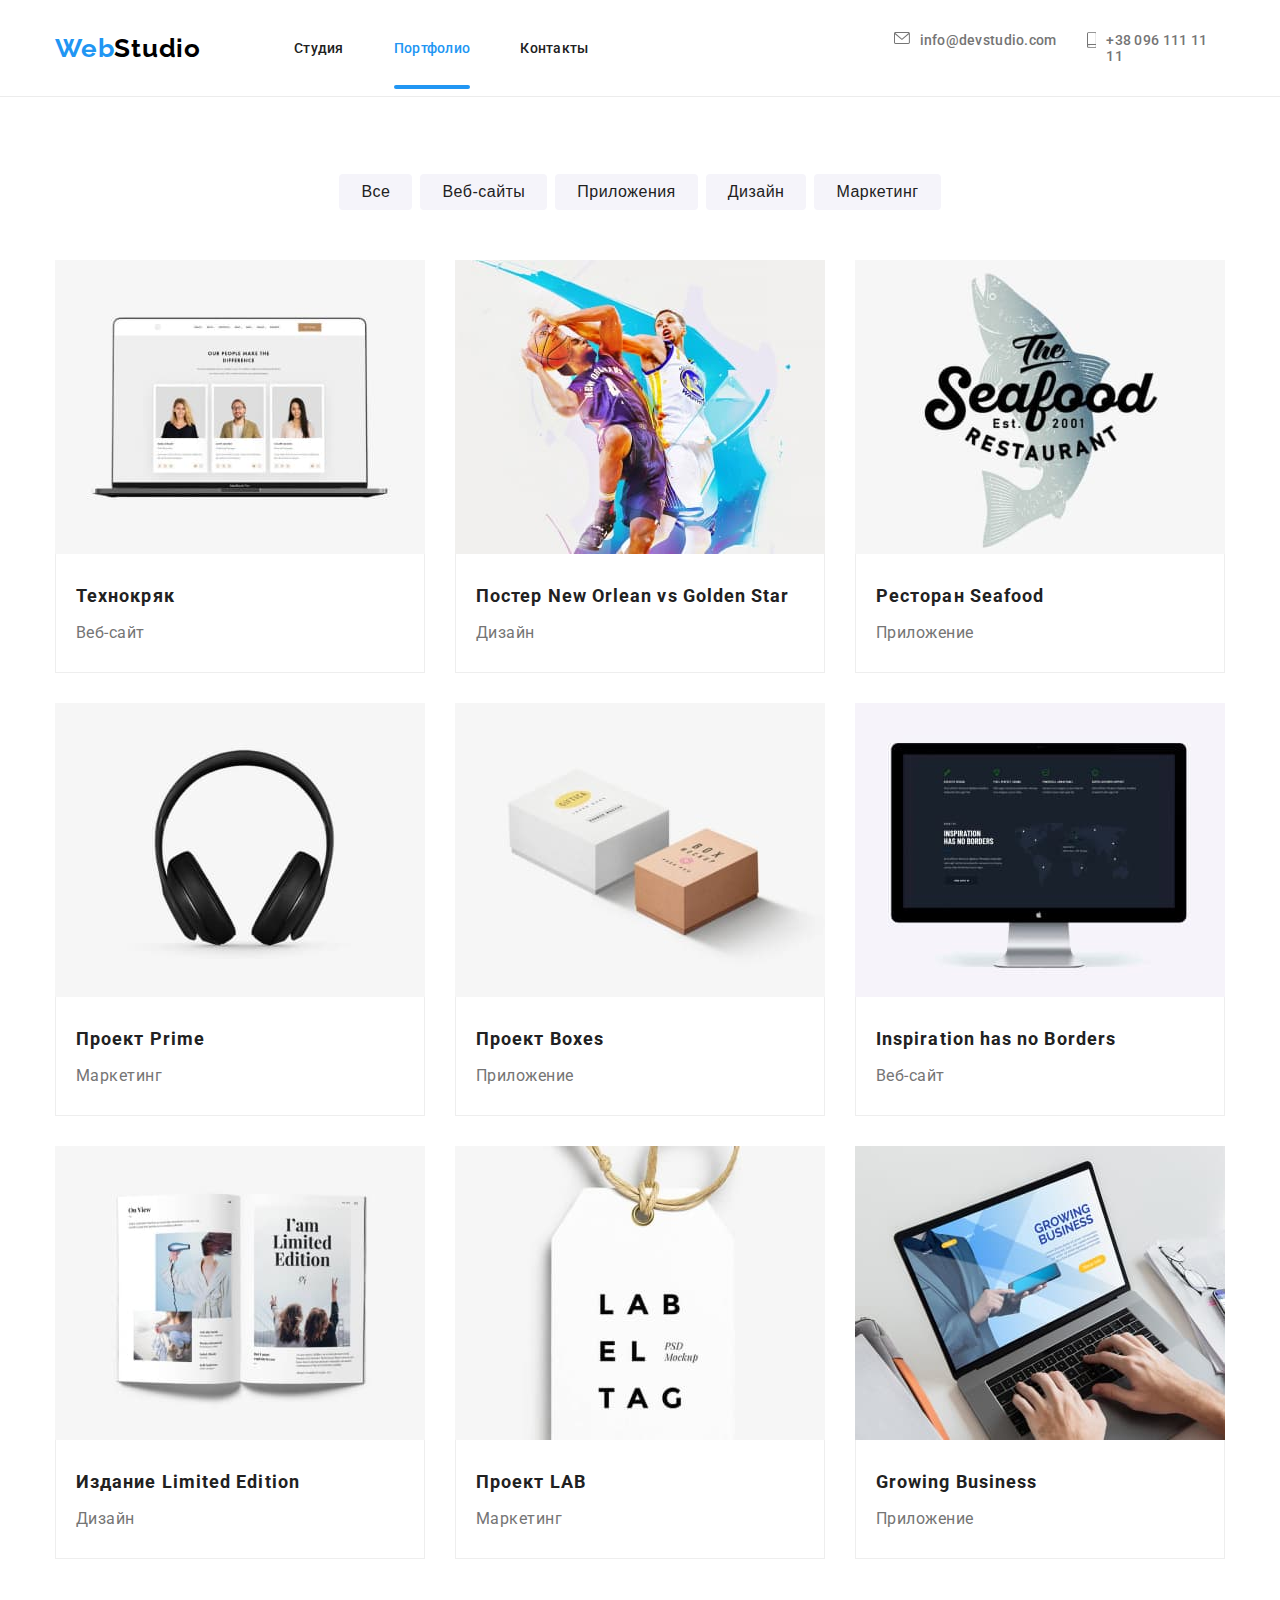
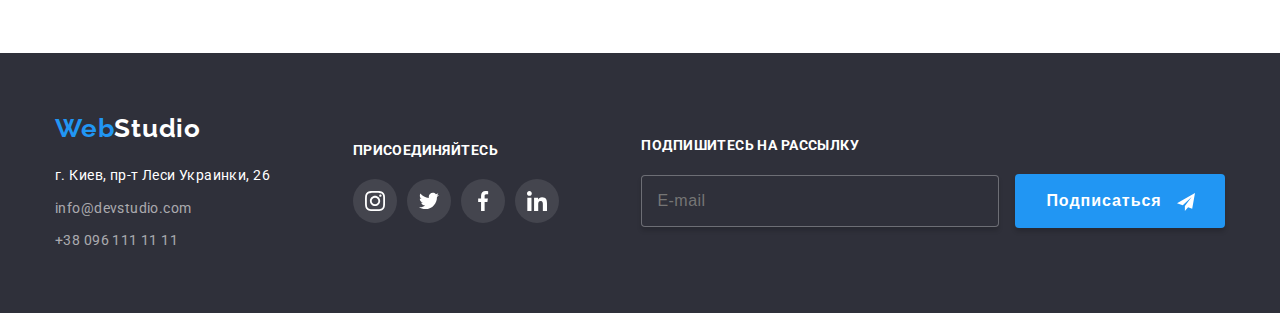
==== portfolio.html @ 715642d7 "copied hw7" ====
<!DOCTYPE html>
<html lang="en">
  <head>
    <!-- meta data -->
    <meta charset="UTF-8" />
    <meta name="viewport" content="width=device-width, initial-scale=1.0" />
    <title>WebStudio</title>

    <!-- fonts -->
    <link rel="preconnect" href="https://fonts.googleapis.com" />
    <link rel="preconnect" href="https://fonts.gstatic.com" crossorigin />
    <link
      href="https://fonts.googleapis.com/css2?family=Raleway:wght@700&family=Roboto:wght@400;500;700;900&display=swap"
      rel="stylesheet"
    />

    <!-- modern normalize -->
    <link
      rel="stylesheet"
      href="https://cdnjs.cloudflare.com/ajax/libs/modern-normalize/1.1.0/modern-normalize.min.css"
      integrity="sha512-wpPYUAdjBVSE4KJnH1VR1HeZfpl1ub8YT/NKx4PuQ5NmX2tKuGu6U/JRp5y+Y8XG2tV+wKQpNHVUX03MfMFn9Q=="
      crossorigin="anonymous"
      referrerpolicy="no-referrer"
    />

    <!-- css styles -->
    <link rel="stylesheet" href="./css/main.min.css" />
  </head>

  <body>
    <header class="headpiece">
      <div class="container">
        <a href="./index.html" class="logo logo__header">
          <span class="logo__web">Web</span>Studio</a
        >

        <nav>
          <ul class="site-nav">
            <li class="site-nav__item">
              <a class="site-nav__link" href="./index.html">Студия</a>
            </li>
            <li class="site-nav__item">
              <a class="site-nav__link site-nav__link--active" href="./portfolio.html">Портфолио</a>
            </li>
            <li class="site-nav__item">
              <a class="site-nav__link" href="">Контакты</a>
            </li>
          </ul>
        </nav>

        <ul class="contacts">
          <li class="contacts__item">
            <a class="contacts__link" href="mailto:info@devstudio.com"
              ><svg width="16" height="12" class="contacts__icon">
                <use href="./images/icon-sprite.svg#icon-mail" />
              </svg>
              info@devstudio.com</a
            >
          </li>
          <li class="contacts__item">
            <a class="contacts__link" href="tel:+380961111111"
              ><svg width="10" height="16" class="contacts__icon">
                <use href="./images/icon-sprite.svg#icon-tel" />
              </svg>
              +38 096 111 11 11</a
            >
          </li>
        </ul>
      </div>
    </header>

    <!-- Our Portfolio -->

    <main class="container--padding-top">
      <div class="container section">
        <section class="portfolio">
          <h1 class="portfolio__title visually-hidden">Наше Портфолио</h1>
          <ul class="filters">
            <li class="filters__item">
              <button class="filters__button" type="button">Все</button>
            </li>
            <li class="filters__item">
              <button class="filters__button" type="button">Веб-сайты</button>
            </li>
            <li class="filters__item">
              <button class="filters__button" type="button">Приложения</button>
            </li>
            <li class="filters__item">
              <button class="filters__button" type="button">Дизайн</button>
            </li>
            <li class="filters__item">
              <button class="filters__button" type="button">Маркетинг</button>
            </li>
          </ul>

          <ul class="portfolio__projects">
            <li class="project">
              <article>
                <a class="project__link" href="">
                  <div class="project__thumb">
                    <img
                      src="./images/portfolio-images/imgrow1.1.jpg"
                      alt=""
                      width="370"
                      height="294"
                    />
                    <div class="project__bg">
                      <p class="project__description">
                        Технокряк это современная площадка распространения коронавируса. Компании
                        используют эту платформу для цифрового шпионажа и атак на защищённые сервера
                        конкурентов.
                      </p>
                    </div>
                  </div>
                  <div class="project__bot-border">
                    <h2 class="project__title">Технокряк</h2>
                    <p class="project__type">Веб-сайт</p>
                  </div>
                </a>
              </article>
            </li>
            <li class="project">
              <article>
                <a class="project__link" href="">
                  <div class="project__thumb">
                    <img
                      src="./images/portfolio-images/imgrow1.2.jpg"
                      alt=""
                      width="370"
                      height="294"
                    />
                    <div class="project__bg">
                      <p class="project__description">
                        Технокряк это современная площадка распространения коронавируса. Компании
                        используют эту платформу для цифрового шпионажа и атак на защищённые сервера
                        конкурентов.
                      </p>
                    </div>
                  </div>
                  <div class="project__bot-border">
                    <h2 class="project__title">Постер New Orlean vs Golden Star</h2>
                    <p class="project__type">Дизайн</p>
                  </div>
                </a>
              </article>
            </li>
            <li class="project">
              <article>
                <a class="project__link" href="">
                  <div class="project__thumb">
                    <img
                      src="./images/portfolio-images/imgrow1.3.jpg"
                      alt=""
                      width="370"
                      height="294"
                    />
                    <div class="project__bg">
                      <p class="project__description">
                        Технокряк это современная площадка распространения коронавируса. Компании
                        используют эту платформу для цифрового шпионажа и атак на защищённые сервера
                        конкурентов.
                      </p>
                    </div>
                  </div>
                  <div class="project__bot-border">
                    <h2 class="project__title">Ресторан Seafood</h2>
                    <p class="project__type">Приложение</p>
                  </div>
                </a>
              </article>
            </li>
            <li class="project">
              <article>
                <a class="project__link" href="">
                  <div class="project__thumb">
                    <img
                      src="./images/portfolio-images/imgrow2.1.jpg"
                      alt=""
                      width="370"
                      height="294"
                    />
                    <div class="project__bg">
                      <p class="project__description">
                        Технокряк это современная площадка распространения коронавируса. Компании
                        используют эту платформу для цифрового шпионажа и атак на защищённые сервера
                        конкурентов.
                      </p>
                    </div>
                  </div>
                  <div class="project__bot-border">
                    <h2 class="project__title">Проект Prime</h2>
                    <p class="project__type">Маркетинг</p>
                  </div>
                </a>
              </article>
            </li>
            <li class="project">
              <article>
                <a class="project__link" href="">
                  <div class="project__thumb">
                    <img
                      src="./images/portfolio-images/imgrow2.2.jpg"
                      alt=""
                      width="370"
                      height="294"
                    />
                    <div class="project__bg">
                      <p class="project__description">
                        Технокряк это современная площадка распространения коронавируса. Компании
                        используют эту платформу для цифрового шпионажа и атак на защищённые сервера
                        конкурентов.
                      </p>
                    </div>
                  </div>
                  <div class="project__bot-border">
                    <h2 class="project__title">Проект Boxes</h2>
                    <p class="project__type">Приложение</p>
                  </div>
                </a>
              </article>
            </li>
            <li class="project">
              <article>
                <a class="project__link" href="">
                  <div class="project__thumb">
                    <img
                      src="./images/portfolio-images/imgrow2.3.jpg"
                      alt=""
                      width="370"
                      height="294"
                    />
                    <div class="project__bg">
                      <p class="project__description">
                        Технокряк это современная площадка распространения коронавируса. Компании
                        используют эту платформу для цифрового шпионажа и атак на защищённые сервера
                        конкурентов.
                      </p>
                    </div>
                  </div>
                  <div class="project__bot-border">
                    <h2 class="project__title">Inspiration has no Borders</h2>
                    <p class="project__type">Веб-сайт</p>
                  </div>
                </a>
              </article>
            </li>
            <li class="project">
              <article>
                <a class="project__link" href="">
                  <div class="project__thumb">
                    <img
                      src="./images/portfolio-images/imgrow3.1.jpg"
                      alt=""
                      width="370"
                      height="294"
                    />
                    <div class="project__bg">
                      <p class="project__description">
                        Технокряк это современная площадка распространения коронавируса. Компании
                        используют эту платформу для цифрового шпионажа и атак на защищённые сервера
                        конкурентов.
                      </p>
                    </div>
                  </div>
                  <div class="project__bot-border">
                    <h2 class="project__title">Издание Limited Edition</h2>
                    <p class="project__type">Дизайн</p>
                  </div>
                </a>
              </article>
            </li>
            <li class="project">
              <article>
                <a class="project__link" href="">
                  <div class="project__thumb">
                    <img
                      src="./images/portfolio-images/imgrow3.2.jpg"
                      alt=""
                      width="370"
                      height="294"
                    />
                    <div class="project__bg">
                      <p class="project__description">
                        Технокряк это современная площадка распространения коронавируса. Компании
                        используют эту платформу для цифрового шпионажа и атак на защищённые сервера
                        конкурентов.
                      </p>
                    </div>
                  </div>
                  <div class="project__bot-border">
                    <h2 class="project__title">Проект LAB</h2>
                    <p class="project__type">Маркетинг</p>
                  </div>
                </a>
              </article>
            </li>
            <li class="project">
              <article>
                <a class="project__link" href="">
                  <div class="project__thumb">
                    <img
                      src="./images/portfolio-images/imgrow3.3.jpg"
                      alt=""
                      width="370"
                      height="294"
                    />
                    <div class="project__bg">
                      <p class="project__description">
                        Технокряк это современная площадка распространения коронавируса. Компании
                        используют эту платформу для цифрового шпионажа и атак на защищённые сервера
                        конкурентов.
                      </p>
                    </div>
                  </div>
                  <div class="project__bot-border">
                    <h2 class="project__title">Growing Business</h2>
                    <p class="project__type">Приложение</p>
                  </div>
                </a>
              </article>
            </li>
          </ul>
        </section>
      </div>
    </main>
    <footer>
      <div class="footpiece">
        <div class="container container--space-between">
          <address class="contact-us">
            <a href="./index.html" class="logo logo--bot"
              ><span class="logo__web">Web</span><span class="logo__inverse">Studio</span></a
            >
            <ul class="contact-us__list">
              <li class="contact-us__item">
                <a
                  class="contact-us__link contact-us__link--address"
                  href="https://www.google.com.ua/maps/ms?msid=218324961284362248250.0004ea06cd32ef222b213&msa=0"
                  >г. Киев, пр-т Леси Украинки, 26</a
                >
              </li>
              <li class="contact-us__item">
                <a
                  class="contact-us__link contact-us__link--contacts"
                  href="mailto:info@devstudio.com"
                  >info@devstudio.com</a
                >
              </li>
              <li class="contact-us__item">
                <a class="contact-us__link contact-us__link--contacts" href="tel:+380961111111"
                  >+38 096 111 11 11</a
                >
              </li>
            </ul>
          </address>
          <div class="social-section">
            <h3 class="social-section__title">присоединяйтесь</h3>
            <ul class="social-section__list">
              <li class="social-section__item">
                <a class="social-section__link" href="">
                  <svg width="20" height="20">
                    <use href="./images/icon-sprite.svg#icon-instagram" />
                  </svg>
                </a>
              </li>
              <li class="social-section__item">
                <a class="social-section__link" href="">
                  <svg width="20" height="20">
                    <use href="./images/icon-sprite.svg#icon-twitter" />
                  </svg>
                </a>
              </li>
              <li class="social-section__item">
                <a class="social-section__link" href="">
                  <svg width="20" height="20">
                    <use href="./images/icon-sprite.svg#icon-facebook" />
                  </svg>
                </a>
              </li>
              <li class="social-section__item">
                <a class="social-section__link" href="">
                  <svg width="20" height="20">
                    <use href="./images/icon-sprite.svg#icon-linkedin" />
                  </svg>
                </a>
              </li>
            </ul>
          </div>
          <div class="subscribe-section">
            <form name="subscribe-section__newsletter" autocomplete="off" novalidate>
              <h3 class="subscribe-section__title">Подпишитесь на рассылку</h3>
              <input
                class="subscribe-section__input"
                type="email"
                name="email"
                id="sub-email"
                placeholder="E-mail"
              />
              <button class="subscribe-section__button" type="submit">
                Подписаться
                <svg class="subscribe-section__icon" width="18" height="18">
                  <use href="./images/icon-sprite.svg#icon-send"></use>
                </svg>
              </button>
            </form>
          </div>
        </div>
      </div>
    </footer>
  </body>
</html>
---- css/main.min.css ----
html{-webkit-box-sizing:border-box;box-sizing:border-box}*,*::after,*::before{-webkit-box-sizing:inherit;box-sizing:inherit}body{font-family:'Roboto', 'sanse-serif';margin:0}ul{list-style:none;padding:0;margin:0}a{display:-webkit-inline-box;display:-ms-inline-flexbox;display:inline-flex;text-decoration:none}.container{width:1200px;padding:0px 15px;margin-left:auto;margin-right:auto;display:-webkit-box;display:-ms-flexbox;display:flex;-webkit-box-pack:center;-ms-flex-pack:center;justify-content:center;-webkit-box-align:center;-ms-flex-align:center;align-items:center}.container--space-between{-webkit-box-pack:justify;-ms-flex-pack:justify;justify-content:space-between;padding-top:60px;padding-bottom:60px}.container--padding-top{padding-top:80px}.container--no-flex{display:block}.section{padding-top:94px;padding-bottom:94px}.section--padding-bot{padding-top:94px;padding-bottom:0}.visually-hidden{position:absolute;width:1px;height:1px;margin:-1px;border:0;padding:0;white-space:nowrap;-webkit-clip-path:inset(100%);clip-path:inset(100%);clip:rect(0 0 0 0);overflow:hidden}.is-hidden{pointer-events:none}.is-hidden .modal{opacity:0}.logo{padding:24px 0px;font-family:'Raleway', 'sans-serif';font-weight:700;font-size:26px;line-height:1.19;letter-spacing:0.03em;color:#000}.logo__web{color:#2196f3}.logo__inverse{color:#fff}.logo__header{margin-right:93px}.logo--bot{padding:0;padding-bottom:20px}.headpiece{position:fixed;z-index:1;left:0;right:0;margin:auto;border-bottom:1px solid #ececec;background-color:#fff}.site-nav{margin-right:305px;display:-webkit-box;display:-ms-flexbox;display:flex;font-weight:500;font-size:14px;line-height:16px;letter-spacing:0.02em;color:#212121}.site-nav__item{margin-right:50px}.site-nav__item:last-child{margin-right:0}.site-nav__link{padding:32px 0px;color:inherit;-webkit-transition:color 250ms cubic-bezier(0.4, 0, 0.2, 1);transition:color 250ms cubic-bezier(0.4, 0, 0.2, 1)}.site-nav__link:hover,.site-nav__link:focus{color:#2196f3}.site-nav__link--active{position:relative;color:#2196f3}.site-nav__link--active::after{z-index:2;content:' ';position:absolute;bottom:-1px;left:0;width:100%;height:4px;border-radius:2px;background-color:#2196f3}.contacts{display:-webkit-box;display:-ms-flexbox;display:flex;font-weight:500;font-size:14px;line-height:16px;letter-spacing:0.02em;color:#757575}.contacts__item{margin-right:30px}.contacts__item:last-child{margin-right:0}.contacts__link{padding:32px 0px;color:inherit;-webkit-transition:color 250ms cubic-bezier(0.4, 0, 0.2, 1),fill 250ms cubic-bezier(0.4, 0, 0.2, 1);transition:color 250ms cubic-bezier(0.4, 0, 0.2, 1),fill 250ms cubic-bezier(0.4, 0, 0.2, 1);fill:#757575}.contacts__link:hover,.contacts__link:focus{color:#2196f3;fill:#2196f3}.contacts__icon{margin-right:10px}.contact-us{font-style:unset}.footpiece{background-color:#2f303a}.contact-us__item{margin-bottom:9px}.contact-us__item:last-child{margin-bottom:0}.contact-us__link{font-weight:400;font-size:14px;line-height:1.71;letter-spacing:0.03em;color:rgba(255,255,255,0.6);-webkit-transition:color 250ms cubic-bezier(0.4, 0, 0.2, 1);transition:color 250ms cubic-bezier(0.4, 0, 0.2, 1)}.contact-us__link--address{color:#fff}.contact-us__link:hover,.contact-us__link:focus{color:#2196f3}.social-section{display:-webkit-box;display:-ms-flexbox;display:flex;-webkit-box-orient:vertical;-webkit-box-direction:normal;-ms-flex-direction:column;flex-direction:column}.social-section__list{display:-webkit-box;display:-ms-flexbox;display:flex}.social-section__title,.subscribe-section__title{margin:0;padding-bottom:20px;font-weight:700;font-size:14px;line-height:1.14;letter-spacing:0.03em;text-transform:uppercase;color:#fff}.social-section__item{position:relative;margin-right:10px;width:44px;height:44px;border-radius:50%}.social-section__item:last-child{margin-right:0}.social-section__link{position:absolute;top:50%;left:50%;-webkit-transform:translate(-50%, -50%);transform:translate(-50%, -50%);padding:12px;background:rgba(255,255,255,0.1);border-radius:50%;fill:#fff;-webkit-transition:background-color 250ms cubic-bezier(0.4, 0, 0.2, 1);transition:background-color 250ms cubic-bezier(0.4, 0, 0.2, 1)}.social-section__link:hover,.social-section__link:focus{background:#2196f3}.subscribe-section__newsletter{display:-webkit-box;display:-ms-flexbox;display:flex}.subscribe-section__input{margin-right:12px;padding:15px;width:358px;border:1px solid rgba(255,255,255,0.3);-webkit-box-sizing:border-box;box-sizing:border-box;-webkit-box-shadow:0px 4px 4px rgba(0,0,0,0.15);box-shadow:0px 4px 4px rgba(0,0,0,0.15);border-radius:4px;font-weight:400;font-size:16px;line-height:1.25;letter-spacing:0.03em;color:rgba(255,255,255,0.6);background-color:#2f303a;cursor:pointer;-webkit-transition:border-color 250ms cubic-bezier(0.4, 0, 0.2, 1);transition:border-color 250ms cubic-bezier(0.4, 0, 0.2, 1)}.subscribe-section__input:hover,.subscribe-section__input:focus{border-color:#2196f3}.subscribe-section__button{padding:10px 29px;padding-right:0;font-weight:700;font-size:16px;line-height:1.87;letter-spacing:0.06em;color:#fff;background:#2196f3;-webkit-box-shadow:0px 4px 4px rgba(0,0,0,0.15);box-shadow:0px 4px 4px rgba(0,0,0,0.15);border-color:transparent;border-radius:4px;fill:#fff;cursor:pointer}.subscribe-section__icon{display:inline-block;vertical-align:middle;margin-right:28px;margin-left:10px}.container-fluid{width:1600px;height:600px;margin:auto;background-image:-webkit-gradient(linear, left top, right top, from(rgba(47,48,58,0.4)), to(rgba(47,48,58,0.4))),url("../images/index-images/bg-img.jpg");background-image:linear-gradient(to right, rgba(47,48,58,0.4), rgba(47,48,58,0.4)),url("../images/index-images/bg-img.jpg");background-size:cover;background-color:#2f303a;background-position:center;text-align:center}.container-fluid--team{background-color:#f5f4fa}.hero__title{margin-top:0;margin-bottom:30px;font-weight:900;font-size:44px;line-height:1.36;text-align:center;letter-spacing:0.06em;text-transform:uppercase;color:#fff}.hero__button{margin:0;padding:10px 32px;font-weight:700;font-size:16px;line-height:1.87;letter-spacing:0.06em;color:#fff;background-color:#2196f3;-webkit-box-shadow:0px 4px 4px rgba(0,0,0,0.15);box-shadow:0px 4px 4px rgba(0,0,0,0.15);border-radius:4px;border:transparent;cursor:pointer}.hero--centered{padding-top:200px;padding-bottom:200px}.strengths__list{display:-webkit-box;display:-ms-flexbox;display:flex}.strengths__item{-ms-flex-preferred-size:calc((100% - 30px * 3) / 4);flex-basis:calc((100% - 30px * 3) / 4);margin-right:30px}.strengths__item:last-child{margin-right:0}.strengths__static-icon-box{padding:25px 100px;margin-bottom:30px;width:100%;background-color:#f5f4fa;border-radius:4px}.strengths__title{margin-top:0;margin-bottom:10px;font-weight:700;font-size:14px;line-height:1.14;letter-spacing:0.03em;text-transform:uppercase;color:#212121}.strengths__description{margin:0;font-weight:400;font-size:14px;line-height:1.71;letter-spacing:0.03em;color:#757575}.competencies__title{margin-top:0;margin-bottom:50px;font-weight:700;font-size:36px;line-height:1.17;text-align:center;letter-spacing:0.03em;color:#212121}.competencies__list{display:-webkit-box;display:-ms-flexbox;display:flex}.competencies__item{display:-webkit-box;display:-ms-flexbox;display:flex;-webkit-box-orient:vertical;-webkit-box-direction:normal;-ms-flex-direction:column;flex-direction:column;position:relative;-ms-flex-preferred-size:calc((100% - 2 * 30px) / 3);flex-basis:calc((100% - 2 * 30px) / 3);margin-right:30px}.competencies__item:last-child{margin-right:0}.competencies__descr-box{position:absolute;bottom:0;left:0;width:100%;background:-webkit-gradient(linear, left top, right top, from(rgba(47,48,58,0.8)), to(rgba(47,48,58,0.8)));background:linear-gradient(to right, rgba(47,48,58,0.8), rgba(47,48,58,0.8));font-weight:700;font-size:14px;line-height:1.14;text-align:center;letter-spacing:0.03em;text-transform:uppercase;color:#fff}.competencies__description{margin:0;padding:27px 0}.team__title{margin-top:0;margin-bottom:50px;font-weight:700;font-size:36px;line-height:1.17;letter-spacing:0.03em;text-align:center;color:#212121}.team__list{display:-webkit-box;display:-ms-flexbox;display:flex;cursor:pointer}.team__item{-ms-flex-preferred-size:calc((100% - 3 * 30px) / 4);flex-basis:calc((100% - 3 * 30px) / 4);margin-right:30px;background-color:#fff;border-radius:0px 0px 4px 4px;text-align:center;-webkit-box-shadow:none;box-shadow:none;-webkit-transition:-webkit-box-shadow 250ms cubic-bezier(0.4, 0, 0.2, 1);transition:-webkit-box-shadow 250ms cubic-bezier(0.4, 0, 0.2, 1);transition:box-shadow 250ms cubic-bezier(0.4, 0, 0.2, 1);transition:box-shadow 250ms cubic-bezier(0.4, 0, 0.2, 1), -webkit-box-shadow 250ms cubic-bezier(0.4, 0, 0.2, 1)}.team__item:hover,.team__item:focus{-webkit-box-shadow:0px 1px 3px rgba(0,0,0,0.12),0px 1px 1px rgba(0,0,0,0.14),0px 2px 1px rgba(0,0,0,0.2);box-shadow:0px 1px 3px rgba(0,0,0,0.12),0px 1px 1px rgba(0,0,0,0.14),0px 2px 1px rgba(0,0,0,0.2)}.team__item:last-child{margin-right:0}.team__profile-pic{margin-bottom:30px}.team__name{margin-top:0;margin-bottom:10px;font-weight:500;font-size:16px;line-height:1.19;letter-spacing:0.03em;color:#212121}.team__job{margin-top:0;margin-bottom:16px;font-weight:400;font-size:16px;line-height:1.19;letter-spacing:0.03em;color:#757575}.team-social{display:-webkit-box;display:-ms-flexbox;display:flex;-webkit-box-pack:center;-ms-flex-pack:center;justify-content:center;padding-bottom:30px;padding-right:32px;padding-left:32px}.team-social__link{-webkit-box-pack:center;-ms-flex-pack:center;justify-content:center;-webkit-box-align:center;-ms-flex-align:center;align-items:center;width:44px;height:44px;background-color:transparent;fill:#afb1b8;border-radius:50%;-webkit-transition:background-color 250ms cubic-bezier(0.4, 0, 0.2, 1),fill 250ms cubic-bezier(0.4, 0, 0.2, 1);transition:background-color 250ms cubic-bezier(0.4, 0, 0.2, 1),fill 250ms cubic-bezier(0.4, 0, 0.2, 1)}.team-social__item{margin-right:10px}.team-social__item:last-child{margin-right:0}.team-social__link:hover,.team-social__link:focus{fill:#fff;background-color:#2196f3}.clients__title{margin-top:0;margin-bottom:50px;font-weight:700;font-size:36px;line-height:1.17;letter-spacing:0.03em;text-align:center;color:#212121}.clients__list{display:-webkit-box;display:-ms-flexbox;display:flex}.clients__item{display:-webkit-box;display:-ms-flexbox;display:flex;margin-right:30px}.clients__item:last-child{margin-right:0}.clients__link{position:relative;width:170px;height:92px;border:1px solid #afb1b8;border-radius:4px;fill:#afb1b8;-webkit-transition:fill 250ms cubic-bezier(0.4, 0, 0.2, 1),border-color 250ms cubic-bezier(0.4, 0, 0.2, 1);transition:fill 250ms cubic-bezier(0.4, 0, 0.2, 1),border-color 250ms cubic-bezier(0.4, 0, 0.2, 1)}.clients__icon{position:absolute;top:50%;left:50%;-webkit-transform:translate(-50%, -50%);transform:translate(-50%, -50%)}.clients__link:hover,.clients__link:focus{border-color:#2196f3;fill:#2196f3}.filters{display:-webkit-box;display:-ms-flexbox;display:flex;-webkit-box-pack:center;-ms-flex-pack:center;justify-content:center;margin-bottom:50px}.filters__item{margin-right:8px}.filters__item:last-child{margin-right:0}.filters__button{padding:5px 22px;font-weight:500;font-size:16px;line-height:1.62;letter-spacing:0.03em;color:#212121;background-color:#f5f4fa;border:transparent;border-radius:4px;-webkit-box-shadow:none;box-shadow:none;cursor:pointer;-webkit-transition:color 250ms cubic-bezier(0.4, 0, 0.2, 1),background-color 250ms cubic-bezier(0.4, 0, 0.2, 1),-webkit-box-shadow 250ms cubic-bezier(0.4, 0, 0.2, 1);transition:color 250ms cubic-bezier(0.4, 0, 0.2, 1),background-color 250ms cubic-bezier(0.4, 0, 0.2, 1),-webkit-box-shadow 250ms cubic-bezier(0.4, 0, 0.2, 1);transition:color 250ms cubic-bezier(0.4, 0, 0.2, 1),background-color 250ms cubic-bezier(0.4, 0, 0.2, 1),box-shadow 250ms cubic-bezier(0.4, 0, 0.2, 1);transition:color 250ms cubic-bezier(0.4, 0, 0.2, 1),background-color 250ms cubic-bezier(0.4, 0, 0.2, 1),box-shadow 250ms cubic-bezier(0.4, 0, 0.2, 1),-webkit-box-shadow 250ms cubic-bezier(0.4, 0, 0.2, 1)}.filters__button:hover,.filters__button:focus{color:#fff;background-color:#2196f3;-webkit-box-shadow:0px 3px 1px rgba(0,0,0,0.1),0px 1px 2px rgba(0,0,0,0.08),0px 2px 2px rgba(0,0,0,0.12);box-shadow:0px 3px 1px rgba(0,0,0,0.1),0px 1px 2px rgba(0,0,0,0.08),0px 2px 2px rgba(0,0,0,0.12);border-radius:4px}.portfolio__projects{display:-webkit-box;display:-ms-flexbox;display:flex;-ms-flex-wrap:wrap;flex-wrap:wrap}.project{width:calc((100% - (30px * 2)) / 3);margin-right:30px;margin-bottom:30px}.project__link{display:-webkit-box;display:-ms-flexbox;display:flex;-webkit-box-orient:vertical;-webkit-box-direction:normal;-ms-flex-direction:column;flex-direction:column;-webkit-box-shadow:transparent;box-shadow:transparent;-webkit-transition:-webkit-box-shadow 250ms cubic-bezier(0.4, 0, 0.2, 1);transition:-webkit-box-shadow 250ms cubic-bezier(0.4, 0, 0.2, 1);transition:box-shadow 250ms cubic-bezier(0.4, 0, 0.2, 1);transition:box-shadow 250ms cubic-bezier(0.4, 0, 0.2, 1), -webkit-box-shadow 250ms cubic-bezier(0.4, 0, 0.2, 1)}.project:nth-child(3n){margin-right:0}.project:nth-last-child(-n+3){margin-bottom:0}.project__link:hover,.project__link:focus{-webkit-box-shadow:0px 1px 1px rgba(0,0,0,0.12),0px 4px 4px rgba(0,0,0,0.06),1px 4px 6px rgba(0,0,0,0.16);box-shadow:0px 1px 1px rgba(0,0,0,0.12),0px 4px 4px rgba(0,0,0,0.06),1px 4px 6px rgba(0,0,0,0.16)}.project__bot-border{padding:24px 20px;border:1px solid #eee;border-top:transparent}.project__title{margin:0;margin-bottom:4px;font-weight:700;font-size:18px;line-height:2;letter-spacing:0.06em;color:#212121}.project__type{margin:0;font-weight:normal;font-size:16px;line-height:1.87;letter-spacing:0.03em;color:#757575}.project__thumb{overflow:hidden;height:294px;position:relative}.project__bg{position:absolute;top:0;left:0;width:100%;height:100%;-webkit-transform:translateY(100%);transform:translateY(100%);padding:63px 24px;font-weight:400;font-size:18px;line-height:1.56;letter-spacing:0.03em;color:#fff;background-color:rgba(33,150,243,0.9);-webkit-transition:-webkit-transform 250ms cubic-bezier(0.4, 0, 0.2, 1);transition:-webkit-transform 250ms cubic-bezier(0.4, 0, 0.2, 1);transition:transform 250ms cubic-bezier(0.4, 0, 0.2, 1);transition:transform 250ms cubic-bezier(0.4, 0, 0.2, 1), -webkit-transform 250ms cubic-bezier(0.4, 0, 0.2, 1)}.project__description{margin:0}.project__link:hover .project__bg,.project__link:focus .project__bg{-webkit-transform:translateY(0);transform:translateY(0)}.backdrop{position:fixed;top:0;left:0;width:100%;height:100%;background:rgba(0,0,0,0.2);opacity:1;-webkit-transition:opacity 250ms cubic-bezier(0.4, 0, 0.2, 1);transition:opacity 250ms cubic-bezier(0.4, 0, 0.2, 1)}.backdrop.is-hidden{opacity:0}.modal{position:absolute;top:50%;left:50%;-webkit-transform:translate(-50%, -50%);transform:translate(-50%, -50%);padding:40px;min-width:528px;background-color:#fff;-webkit-box-shadow:0px 1px 3px rgba(0,0,0,0.12),0px 1px 1px rgba(0,0,0,0.14),0px 2px 1px rgba(0,0,0,0.2);box-shadow:0px 1px 3px rgba(0,0,0,0.12),0px 1px 1px rgba(0,0,0,0.14),0px 2px 1px rgba(0,0,0,0.2);border-radius:4px;opacity:1;-webkit-transition:opacity 250ms cubic-bezier(0.4, 0, 0.2, 1);transition:opacity 250ms cubic-bezier(0.4, 0, 0.2, 1)}.modal__close-button{width:30px;height:30px;position:absolute;top:8px;right:8px;display:-webkit-box;display:-ms-flexbox;display:flex;-webkit-box-align:center;-ms-flex-align:center;align-items:center;border:1px solid rgba(0,0,0,0.1);border-radius:50%;background-color:#fff;fill:#000;-webkit-transition:fill 250ms cubic-bezier(0.4, 0, 0.2, 1);transition:fill 250ms cubic-bezier(0.4, 0, 0.2, 1);cursor:pointer}.modal__close-button:hover,.modal__close-button:focus{fill:#2196f3}.modal-form__title{margin:0;margin-bottom:12px;font-weight:700;font-size:20px;line-height:1.15;text-align:center;letter-spacing:0.03em;color:#212121}.modal-form__label{display:inline-block;margin-bottom:4px;font-weight:400;font-size:12px;line-height:1.17;letter-spacing:0.01em;color:#757575}.modal-form__label--opt-in{margin-bottom:30px;font-weight:400;font-size:14px;line-height:1.71;letter-spacing:0.03em;color:#757575;cursor:pointer}.modal-form__input{padding:11px 0px;padding-left:42px;padding-right:12px;width:100%;border:1px solid rgba(33,33,33,0.2);border-radius:4px;-webkit-transition:border-color 250ms cubic-bezier(0.4, 0, 0.2, 1);transition:border-color 250ms cubic-bezier(0.4, 0, 0.2, 1);cursor:pointer}.modal-form__input--comment{padding:12px 16px;font-weight:400;font-size:12px;line-height:14px;letter-spacing:0.01em;color:rgba(117,117,117,0.5);resize:none}.modal-form__effect{position:relative;margin-bottom:10px}.modal-form__effect:hover .modal-form__input,.modal-form__effect:focus-within .modal-form__input,.modal-form__effect:hover .modal-form__icon,.modal-form__effect:focus-within .modal-form__icon{border-color:#2196f3;fill:#2196f3}.modal-form__effect--comment{margin-bottom:20px}.modal-form__icon{position:absolute;left:12px;margin:12px 0px;fill:#212121;-webkit-transition:fill 250ms cubic-bezier(0.4, 0, 0.2, 1);transition:fill 250ms cubic-bezier(0.4, 0, 0.2, 1)}.modal-form__section--opt-in{display:-webkit-box;display:-ms-flexbox;display:flex;-webkit-box-pack:center;-ms-flex-pack:center;justify-content:center;-webkit-box-align:baseline;-ms-flex-align:baseline;align-items:baseline}.modal-form__opt-in:checked+.modal-form__checkmark{background-color:#2196f3;border-width:0px}.modal-form__checkmark{vertical-align:text-bottom;border:#212121 solid 2px;border-radius:4px;fill:#fff;background-color:#fff}.modal-form__terms{text-decoration:underline;color:#2196f3}.modal-form__submit-button{display:-webkit-box;display:-ms-flexbox;display:flex;margin:auto;font-weight:bold;font-size:16px;line-height:1.87;letter-spacing:0.06em;color:#fff;padding:10px 56px;border:transparent;background:#2196f3;-webkit-box-shadow:0px 4px 4px rgba(0,0,0,0);box-shadow:0px 4px 4px rgba(0,0,0,0);border-radius:4px;-webkit-transition:-webkit-box-shadow 250ms cubic-bezier(0.4, 0, 0.2, 1);transition:-webkit-box-shadow 250ms cubic-bezier(0.4, 0, 0.2, 1);transition:box-shadow 250ms cubic-bezier(0.4, 0, 0.2, 1);transition:box-shadow 250ms cubic-bezier(0.4, 0, 0.2, 1), -webkit-box-shadow 250ms cubic-bezier(0.4, 0, 0.2, 1);cursor:pointer}.modal-form__submit-button:hover,.modal-form__submit-button:focus{-webkit-box-shadow:0px 4px 4px rgba(0,0,0,0.15);box-shadow:0px 4px 4px rgba(0,0,0,0.15)}
/*# sourceMappingURL=main.min.css.map */
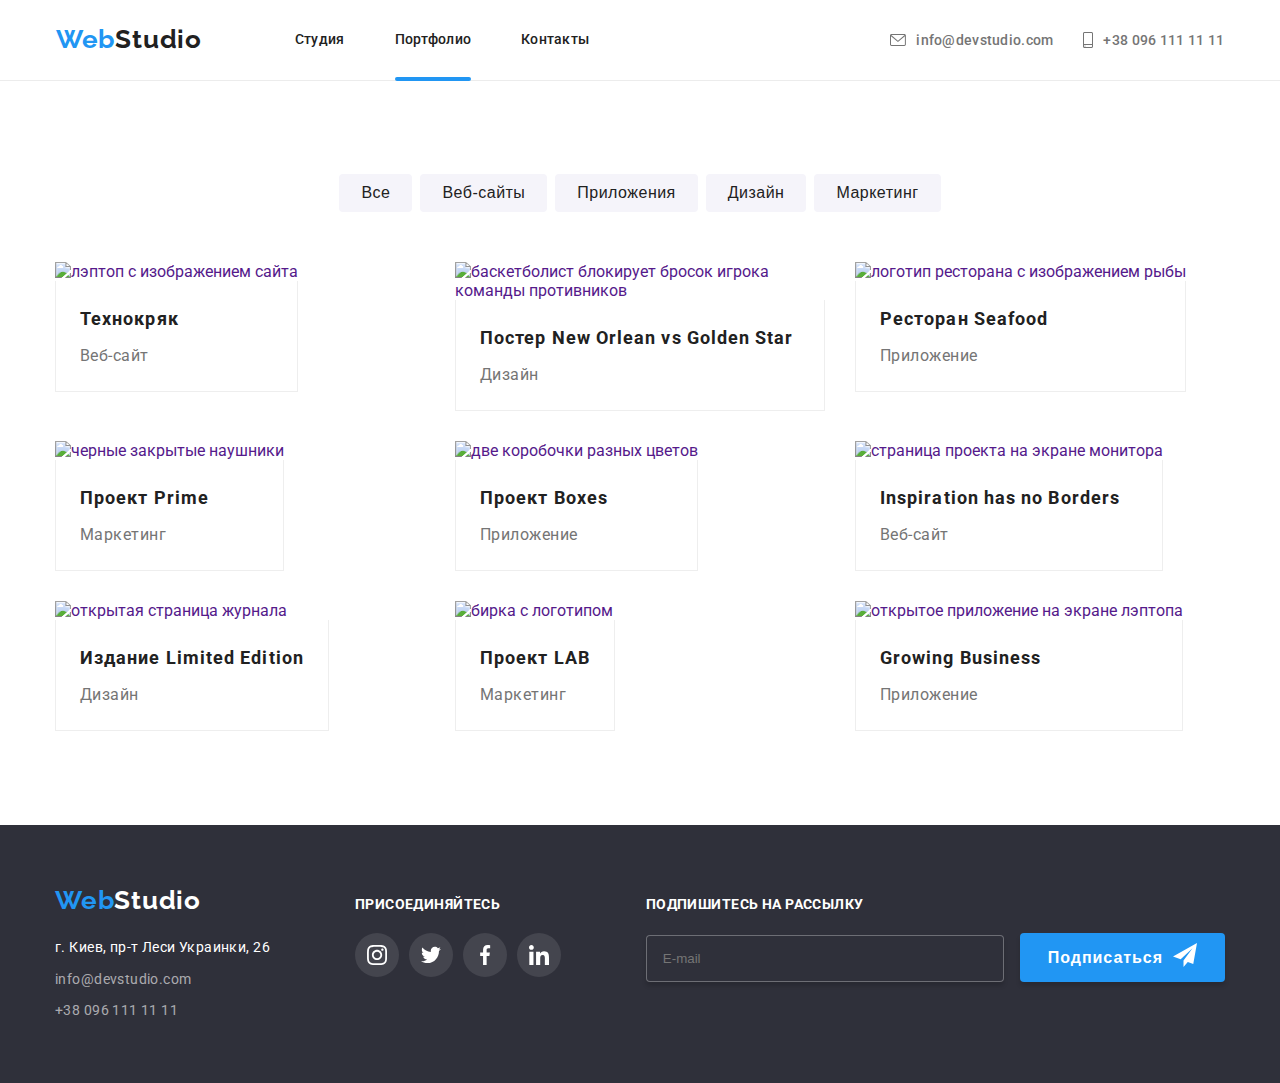
==== commit d70f4908: "fixes from hw3" ====
--- a/portfolio.html
+++ b/portfolio.html
@@ -4,6 +4,7 @@
     <!-- meta data -->
     <meta charset="UTF-8" />
     <meta name="viewport" content="width=device-width, initial-scale=1.0" />
+    <meta name="портфолио нушей студии" content="успешные и активные проэкты студии" />
     <title>WebStudio</title>
 
     <!-- fonts -->
@@ -29,51 +30,81 @@
 
   <body>
     <header class="headpiece">
-      <div class="container">
+      <div class="container container--flex">
         <a href="./index.html" class="logo logo__header">
           <span class="logo__web">Web</span>Studio</a
         >
-
-        <nav>
-          <ul class="site-nav">
-            <li class="site-nav__item">
-              <a class="site-nav__link" href="./index.html">Студия</a>
-            </li>
-            <li class="site-nav__item">
-              <a class="site-nav__link site-nav__link--active" href="./portfolio.html">Портфолио</a>
-            </li>
-            <li class="site-nav__item">
-              <a class="site-nav__link" href="">Контакты</a>
-            </li>
-          </ul>
-        </nav>
-
-        <ul class="contacts">
-          <li class="contacts__item">
-            <a class="contacts__link" href="mailto:info@devstudio.com"
-              ><svg width="16" height="12" class="contacts__icon">
-                <use href="./images/icon-sprite.svg#icon-mail" />
-              </svg>
-              info@devstudio.com</a
-            >
-          </li>
-          <li class="contacts__item">
-            <a class="contacts__link" href="tel:+380961111111"
-              ><svg width="10" height="16" class="contacts__icon">
-                <use href="./images/icon-sprite.svg#icon-tel" />
-              </svg>
-              +38 096 111 11 11</a
-            >
-          </li>
-        </ul>
+        <div class="menu-content" data-menu>
+          <nav>
+            <ul class="site-nav">
+              <li class="site-nav__item">
+                <a
+                  class="site-nav__link"
+                  href="./index.html"
+                  aria-label="основная информация о компании"
+                  >Студия</a
+                >
+              </li>
+              <li class="site-nav__item site-nav__link--active">
+                <a
+                  class="site-nav__link"
+                  href="./portfolio.html"
+                  aria-label="Bпосмотрите проекты нашего портфолио"
+                  >Портфолио</a
+                >
+              </li>
+              <li class="site-nav__item">
+                <a class="site-nav__link" href="" aria-label="свяжитесь с нами">Контакты</a>
+              </li>
+            </ul>
+          </nav>
+
+          <ul class="contacts">
+            <li class="contacts__item">
+              <a
+                class="contacts__link contacts__link--enlarge"
+                href="tel:+380961111111"
+                aria-label="позвоните нам"
+                ><svg width="10" height="16" class="contacts__icon">
+                  <use href="./images/icon-sprite.svg#icon-tel" />
+                </svg>
+                +38 096 111 11 11</a
+              >
+            </li>
+            <li class="contacts__item">
+              <a
+                class="contacts__link"
+                href="mailto:info@devstudio.com"
+                aria-label="напишите нам имейл"
+                ><svg width="16" height="12" class="contacts__icon">
+                  <use href="./images/icon-sprite.svg#icon-mail" />
+                </svg>
+                info@devstudio.com</a
+              >
+            </li>
+          </ul>
+
+          <ul class="mobile-socials">
+            <li class="mobile-socials__item"><a href="" aria-label="Instagram"></a> Instagram</li>
+            <li class="mobile-socials__item"><a href="" aria-label="Twitter"></a> Twitter</li>
+            <li class="mobile-socials__item"><a href="" aria-label="Facebook"></a> Facebook</li>
+            <li class="mobile-socials__item"><a href="" aria-label="LinkedIn"></a> LinkedIn</li>
+          </ul>
+        </div>
+        <button type="button" class="menu-button" data-menu-button aria-expanded="false">
+          <svg width="40" height="40" aria-label="переключатель мобильного меню">
+            <use class="icon-cross" href="./images/icon-sprite.svg#icon-close-mobile" />
+            <use class="icon-burger" href="./images/icon-sprite.svg#icon-burger" />
+          </svg>
+        </button>
       </div>
     </header>
 
     <!-- Our Portfolio -->
 
-    <main class="container--padding-top">
-      <div class="container section">
-        <section class="portfolio">
+    <main>
+      <section class="portfolio section">
+        <div class="container">
           <h1 class="portfolio__title visually-hidden">Наше Портфолио</h1>
           <ul class="filters">
             <li class="filters__item">
@@ -95,316 +126,360 @@
 
           <ul class="portfolio__projects">
             <li class="project">
-              <article>
-                <a class="project__link" href="">
-                  <div class="project__thumb">
-                    <img
-                      src="./images/portfolio-images/imgrow1.1.jpg"
-                      alt=""
-                      width="370"
-                      height="294"
-                    />
-                    <div class="project__bg">
-                      <p class="project__description">
-                        Технокряк это современная площадка распространения коронавируса. Компании
-                        используют эту платформу для цифрового шпионажа и атак на защищённые сервера
-                        конкурентов.
-                      </p>
-                    </div>
-                  </div>
-                  <div class="project__bot-border">
-                    <h2 class="project__title">Технокряк</h2>
-                    <p class="project__type">Веб-сайт</p>
-                  </div>
-                </a>
-              </article>
-            </li>
-            <li class="project">
-              <article>
-                <a class="project__link" href="">
-                  <div class="project__thumb">
-                    <img
-                      src="./images/portfolio-images/imgrow1.2.jpg"
-                      alt=""
-                      width="370"
-                      height="294"
-                    />
-                    <div class="project__bg">
-                      <p class="project__description">
-                        Технокряк это современная площадка распространения коронавируса. Компании
-                        используют эту платформу для цифрового шпионажа и атак на защищённые сервера
-                        конкурентов.
-                      </p>
-                    </div>
-                  </div>
-                  <div class="project__bot-border">
-                    <h2 class="project__title">Постер New Orlean vs Golden Star</h2>
-                    <p class="project__type">Дизайн</p>
-                  </div>
-                </a>
-              </article>
-            </li>
-            <li class="project">
-              <article>
-                <a class="project__link" href="">
-                  <div class="project__thumb">
-                    <img
-                      src="./images/portfolio-images/imgrow1.3.jpg"
-                      alt=""
-                      width="370"
-                      height="294"
-                    />
-                    <div class="project__bg">
-                      <p class="project__description">
-                        Технокряк это современная площадка распространения коронавируса. Компании
-                        используют эту платформу для цифрового шпионажа и атак на защищённые сервера
-                        конкурентов.
-                      </p>
-                    </div>
-                  </div>
-                  <div class="project__bot-border">
-                    <h2 class="project__title">Ресторан Seafood</h2>
-                    <p class="project__type">Приложение</p>
-                  </div>
-                </a>
-              </article>
-            </li>
-            <li class="project">
-              <article>
-                <a class="project__link" href="">
-                  <div class="project__thumb">
-                    <img
-                      src="./images/portfolio-images/imgrow2.1.jpg"
-                      alt=""
-                      width="370"
-                      height="294"
-                    />
-                    <div class="project__bg">
-                      <p class="project__description">
-                        Технокряк это современная площадка распространения коронавируса. Компании
-                        используют эту платформу для цифрового шпионажа и атак на защищённые сервера
-                        конкурентов.
-                      </p>
-                    </div>
-                  </div>
-                  <div class="project__bot-border">
-                    <h2 class="project__title">Проект Prime</h2>
-                    <p class="project__type">Маркетинг</p>
-                  </div>
-                </a>
-              </article>
-            </li>
-            <li class="project">
-              <article>
-                <a class="project__link" href="">
-                  <div class="project__thumb">
-                    <img
-                      src="./images/portfolio-images/imgrow2.2.jpg"
-                      alt=""
-                      width="370"
-                      height="294"
-                    />
-                    <div class="project__bg">
-                      <p class="project__description">
-                        Технокряк это современная площадка распространения коронавируса. Компании
-                        используют эту платформу для цифрового шпионажа и атак на защищённые сервера
-                        конкурентов.
-                      </p>
-                    </div>
-                  </div>
-                  <div class="project__bot-border">
-                    <h2 class="project__title">Проект Boxes</h2>
-                    <p class="project__type">Приложение</p>
-                  </div>
-                </a>
-              </article>
-            </li>
-            <li class="project">
-              <article>
-                <a class="project__link" href="">
-                  <div class="project__thumb">
-                    <img
-                      src="./images/portfolio-images/imgrow2.3.jpg"
-                      alt=""
-                      width="370"
-                      height="294"
-                    />
-                    <div class="project__bg">
-                      <p class="project__description">
-                        Технокряк это современная площадка распространения коронавируса. Компании
-                        используют эту платформу для цифрового шпионажа и атак на защищённые сервера
-                        конкурентов.
-                      </p>
-                    </div>
-                  </div>
-                  <div class="project__bot-border">
-                    <h2 class="project__title">Inspiration has no Borders</h2>
-                    <p class="project__type">Веб-сайт</p>
-                  </div>
-                </a>
-              </article>
-            </li>
-            <li class="project">
-              <article>
-                <a class="project__link" href="">
-                  <div class="project__thumb">
-                    <img
-                      src="./images/portfolio-images/imgrow3.1.jpg"
-                      alt=""
-                      width="370"
-                      height="294"
-                    />
-                    <div class="project__bg">
-                      <p class="project__description">
-                        Технокряк это современная площадка распространения коронавируса. Компании
-                        используют эту платформу для цифрового шпионажа и атак на защищённые сервера
-                        конкурентов.
-                      </p>
-                    </div>
-                  </div>
-                  <div class="project__bot-border">
-                    <h2 class="project__title">Издание Limited Edition</h2>
-                    <p class="project__type">Дизайн</p>
-                  </div>
-                </a>
-              </article>
-            </li>
-            <li class="project">
-              <article>
-                <a class="project__link" href="">
-                  <div class="project__thumb">
-                    <img
-                      src="./images/portfolio-images/imgrow3.2.jpg"
-                      alt=""
-                      width="370"
-                      height="294"
-                    />
-                    <div class="project__bg">
-                      <p class="project__description">
-                        Технокряк это современная площадка распространения коронавируса. Компании
-                        используют эту платформу для цифрового шпионажа и атак на защищённые сервера
-                        конкурентов.
-                      </p>
-                    </div>
-                  </div>
-                  <div class="project__bot-border">
-                    <h2 class="project__title">Проект LAB</h2>
-                    <p class="project__type">Маркетинг</p>
-                  </div>
-                </a>
-              </article>
-            </li>
-            <li class="project">
-              <article>
-                <a class="project__link" href="">
-                  <div class="project__thumb">
-                    <img
-                      src="./images/portfolio-images/imgrow3.3.jpg"
-                      alt=""
-                      width="370"
-                      height="294"
-                    />
-                    <div class="project__bg">
-                      <p class="project__description">
-                        Технокряк это современная площадка распространения коронавируса. Компании
-                        используют эту платформу для цифрового шпионажа и атак на защищённые сервера
-                        конкурентов.
-                      </p>
-                    </div>
-                  </div>
-                  <div class="project__bot-border">
-                    <h2 class="project__title">Growing Business</h2>
-                    <p class="project__type">Приложение</p>
-                  </div>
-                </a>
-              </article>
-            </li>
-          </ul>
-        </section>
-      </div>
+              <a class="project__link project__link--first" href="">
+                <div class="project__thumb">
+                  <img
+                    srcset="
+                      ./images/portfolio-images/project1-mobile.jpg     450w,
+                      ./images/portfolio-images/project1-mobile@2x.jpg  900w,
+                      ./images/portfolio-images/project1-tablet.jpg     354w,
+                      ./images/portfolio-images/project1-tablet@2x.jpg  708w,
+                      ./images/portfolio-images/project1-desktop.jpg    370w,
+                      ./images/portfolio-images/project1-desktop@2x.jpg 740w
+                    "
+                    src="./images/portfolio-images/project1-mobile.jpg"
+                    sizes="(min-width: 1200px) 370px, (min-width:768px) 354px, (min-width:480px) 450px, 100vw"
+                    alt="лэптоп с изображением сайта"
+                  />
+                  <div class="project__bg">
+                    <p class="project__description">
+                      Технокряк это современная площадка распространения коронавируса. Компании
+                      используют эту платформу для цифрового шпионажа и атак на защищённые сервера
+                      конкурентов.
+                    </p>
+                  </div>
+                </div>
+                <div class="project__bot-border">
+                  <h2 class="project__title">Технокряк</h2>
+                  <p class="project__type project__type--extra-padding">Веб-сайт</p>
+                </div>
+              </a>
+            </li>
+            <li class="project">
+              <a class="project__link" href="">
+                <div class="project__thumb">
+                  <img
+                    srcset="
+                      ./images/portfolio-images/project2-mobile.jpg     450w,
+                      ./images/portfolio-images/project2-mobile@2x.jpg  900w,
+                      ./images/portfolio-images/project2-tablet.jpg     354w,
+                      ./images/portfolio-images/project2-tablet@2x.jpg  708w,
+                      ./images/portfolio-images/project2-desktop.jpg    370w,
+                      ./images/portfolio-images/project2-desktop@2x.jpg 740w
+                    "
+                    src="./images/portfolio-images/project2-mobile.jpg"
+                    sizes="(min-width: 1200px) 370px, (min-width:768px) 354px, (min-width:480px) 450px, 100vw"
+                    alt="баскетболист блокирует бросок игрока команды противников"
+                  />
+                  <div class="project__bg">
+                    <p class="project__description">
+                      Технокряк это современная площадка распространения коронавируса. Компании
+                      используют эту платформу для цифрового шпионажа и атак на защищённые сервера
+                      конкурентов.
+                    </p>
+                  </div>
+                </div>
+                <div class="project__bot-border">
+                  <h2 class="project__title">Постер New Orlean vs Golden Star</h2>
+                  <p class="project__type">Дизайн</p>
+                </div>
+              </a>
+            </li>
+            <li class="project">
+              <a class="project__link" href="">
+                <div class="project__thumb">
+                  <img
+                    srcset="
+                      ./images/portfolio-images/project3-mobile.jpg     450w,
+                      ./images/portfolio-images/project3-mobile@2x.jpg  900w,
+                      ./images/portfolio-images/project3-tablet.jpg     354w,
+                      ./images/portfolio-images/project3-tablet@2x.jpg  708w,
+                      ./images/portfolio-images/project3-desktop.jpg    370w,
+                      ./images/portfolio-images/project3-desktop@2x.jpg 740w
+                    "
+                    src="./images/portfolio-images/project3-mobile.jpg"
+                    sizes="(min-width: 1200px) 370px, (min-width:768px) 354px, (min-width:480px) 450px, 100vw"
+                    alt="логотип ресторана с изображением рыбы"
+                  />
+                  <div class="project__bg">
+                    <p class="project__description">
+                      Технокряк это современная площадка распространения коронавируса. Компании
+                      используют эту платформу для цифрового шпионажа и атак на защищённые сервера
+                      конкурентов.
+                    </p>
+                  </div>
+                </div>
+                <div class="project__bot-border">
+                  <h2 class="project__title">Ресторан Seafood</h2>
+                  <p class="project__type">Приложение</p>
+                </div>
+              </a>
+            </li>
+            <li class="project">
+              <a class="project__link" href="">
+                <div class="project__thumb">
+                  <img
+                    srcset="
+                      ./images/portfolio-images/project4-mobile.jpg     450w,
+                      ./images/portfolio-images/project4-mobile@2x.jpg  900w,
+                      ./images/portfolio-images/project4-tablet.jpg     354w,
+                      ./images/portfolio-images/project4-tablet@2x.jpg  708w,
+                      ./images/portfolio-images/project4-desktop.jpg    370w,
+                      ./images/portfolio-images/project4-desktop@2x.jpg 740w
+                    "
+                    src="./images/portfolio-images/project4-mobile.jpg"
+                    sizes="(min-width: 1200px) 370px, (min-width:768px) 354px, (min-width:480px) 450px, 100vw"
+                    alt="черные закрытые наушники"
+                  />
+                  <div class="project__bg">
+                    <p class="project__description">
+                      Технокряк это современная площадка распространения коронавируса. Компании
+                      используют эту платформу для цифрового шпионажа и атак на защищённые сервера
+                      конкурентов.
+                    </p>
+                  </div>
+                </div>
+                <div class="project__bot-border">
+                  <h2 class="project__title">Проект Prime</h2>
+                  <p class="project__type">Маркетинг</p>
+                </div>
+              </a>
+            </li>
+            <li class="project">
+              <a class="project__link" href="">
+                <div class="project__thumb">
+                  <img
+                    srcset="
+                      ./images/portfolio-images/project5-mobile.jpg     450w,
+                      ./images/portfolio-images/project5-mobile@2x.jpg  900w,
+                      ./images/portfolio-images/project5-tablet.jpg     354w,
+                      ./images/portfolio-images/project5-tablet@2x.jpg  708w,
+                      ./images/portfolio-images/project5-desktop.jpg    370w,
+                      ./images/portfolio-images/project5-desktop@2x.jpg 740w
+                    "
+                    src="./images/portfolio-images/project5-mobile.jpg"
+                    sizes="(min-width: 1200px) 370px, (min-width:768px) 354px, (min-width:480px) 450px, 100vw"
+                    alt="две коробочки разных цветов"
+                  />
+                  <div class="project__bg">
+                    <p class="project__description">
+                      Технокряк это современная площадка распространения коронавируса. Компании
+                      используют эту платформу для цифрового шпионажа и атак на защищённые сервера
+                      конкурентов.
+                    </p>
+                  </div>
+                </div>
+                <div class="project__bot-border">
+                  <h2 class="project__title">Проект Boxes</h2>
+                  <p class="project__type">Приложение</p>
+                </div>
+              </a>
+            </li>
+            <li class="project">
+              <a class="project__link" href="">
+                <div class="project__thumb">
+                  <img
+                    srcset="
+                      ./images/portfolio-images/project6-mobile.jpg     450w,
+                      ./images/portfolio-images/project6-mobile@2x.jpg  900w,
+                      ./images/portfolio-images/project6-tablet.jpg     354w,
+                      ./images/portfolio-images/project6-tablet@2x.jpg  708w,
+                      ./images/portfolio-images/project6-desktop.jpg    370w,
+                      ./images/portfolio-images/project6-desktop@2x.jpg 740w
+                    "
+                    src="./images/portfolio-images/project6-mobile.jpg"
+                    sizes="(min-width: 1200px) 370px, (min-width:768px) 354px, (min-width:480px) 450px, 100vw"
+                    alt="страница проекта на экране монитора"
+                  />
+                  <div class="project__bg">
+                    <p class="project__description">
+                      Технокряк это современная площадка распространения коронавируса. Компании
+                      используют эту платформу для цифрового шпионажа и атак на защищённые сервера
+                      конкурентов.
+                    </p>
+                  </div>
+                </div>
+                <div class="project__bot-border">
+                  <h2 class="project__title">Inspiration has no Borders</h2>
+                  <p class="project__type">Веб-сайт</p>
+                </div>
+              </a>
+            </li>
+            <li class="project">
+              <a class="project__link" href="">
+                <div class="project__thumb">
+                  <img
+                    srcset="
+                      ./images/portfolio-images/project7-mobile.jpg     450w,
+                      ./images/portfolio-images/project7-mobile@2x.jpg  900w,
+                      ./images/portfolio-images/project7-tablet.jpg     354w,
+                      ./images/portfolio-images/project7-tablet@2x.jpg  708w,
+                      ./images/portfolio-images/project7-desktop.jpg    370w,
+                      ./images/portfolio-images/project7-desktop@2x.jpg 740w
+                    "
+                    src="./images/portfolio-images/project7-mobile.jpg"
+                    sizes="(min-width: 1200px) 370px, (min-width:768px) 354px, (min-width:480px) 450px, 100vw"
+                    alt="открытая страница журнала"
+                  />
+                  <div class="project__bg">
+                    <p class="project__description">
+                      Технокряк это современная площадка распространения коронавируса. Компании
+                      используют эту платформу для цифрового шпионажа и атак на защищённые сервера
+                      конкурентов.
+                    </p>
+                  </div>
+                </div>
+                <div class="project__bot-border">
+                  <h2 class="project__title">Издание Limited Edition</h2>
+                  <p class="project__type">Дизайн</p>
+                </div>
+              </a>
+            </li>
+            <li class="project">
+              <a class="project__link" href="">
+                <div class="project__thumb">
+                  <img
+                    srcset="
+                      ./images/portfolio-images/project8-mobile.jpg     450w,
+                      ./images/portfolio-images/project8-mobile@2x.jpg  900w,
+                      ./images/portfolio-images/project8-tablet.jpg     354w,
+                      ./images/portfolio-images/project8-tablet@2x.jpg  708w,
+                      ./images/portfolio-images/project8-desktop.jpg    370w,
+                      ./images/portfolio-images/project8-desktop@2x.jpg 740w
+                    "
+                    src="./images/portfolio-images/project8-mobile.jpg"
+                    sizes="(min-width: 1200px) 370px, (min-width:768px) 354px, (min-width:480px) 450px, 100vw"
+                    alt="бирка с логотипом"
+                  />
+                  <div class="project__bg">
+                    <p class="project__description">
+                      Технокряк это современная площадка распространения коронавируса. Компании
+                      используют эту платформу для цифрового шпионажа и атак на защищённые сервера
+                      конкурентов.
+                    </p>
+                  </div>
+                </div>
+                <div class="project__bot-border">
+                  <h2 class="project__title">Проект LAB</h2>
+                  <p class="project__type">Маркетинг</p>
+                </div>
+              </a>
+            </li>
+            <li class="project">
+              <a class="project__link" href="">
+                <div class="project__thumb">
+                  <img
+                    srcset="
+                      ./images/portfolio-images/project9-mobile.jpg     450w,
+                      ./images/portfolio-images/project9-mobile@2x.jpg  900w,
+                      ./images/portfolio-images/project9-tablet.jpg     354w,
+                      ./images/portfolio-images/project9-tablet@2x.jpg  708w,
+                      ./images/portfolio-images/project9-desktop.jpg    370w,
+                      ./images/portfolio-images/project9-desktop@2x.jpg 740w
+                    "
+                    src="./images/portfolio-images/project9-mobile.jpg"
+                    sizes="(min-width: 1200px) 370px, (min-width:768px) 354px, (min-width:480px) 450px, 100vw"
+                    alt="открытое приложение на экране лэптопа"
+                  />
+                  <div class="project__bg">
+                    <p class="project__description">
+                      Технокряк это современная площадка распространения коронавируса. Компании
+                      используют эту платформу для цифрового шпионажа и атак на защищённые сервера
+                      конкурентов.
+                    </p>
+                  </div>
+                </div>
+                <div class="project__bot-border">
+                  <h2 class="project__title">Growing Business</h2>
+                  <p class="project__type">Приложение</p>
+                </div>
+              </a>
+            </li>
+          </ul>
+        </div>
+      </section>
     </main>
-    <footer>
-      <div class="footpiece">
-        <div class="container container--space-between">
-          <address class="contact-us">
-            <a href="./index.html" class="logo logo--bot"
-              ><span class="logo__web">Web</span><span class="logo__inverse">Studio</span></a
-            >
-            <ul class="contact-us__list">
-              <li class="contact-us__item">
-                <a
-                  class="contact-us__link contact-us__link--address"
-                  href="https://www.google.com.ua/maps/ms?msid=218324961284362248250.0004ea06cd32ef222b213&msa=0"
-                  >г. Киев, пр-т Леси Украинки, 26</a
-                >
-              </li>
-              <li class="contact-us__item">
-                <a
-                  class="contact-us__link contact-us__link--contacts"
-                  href="mailto:info@devstudio.com"
-                  >info@devstudio.com</a
-                >
-              </li>
-              <li class="contact-us__item">
-                <a class="contact-us__link contact-us__link--contacts" href="tel:+380961111111"
-                  >+38 096 111 11 11</a
-                >
-              </li>
-            </ul>
-          </address>
-          <div class="social-section">
-            <h3 class="social-section__title">присоединяйтесь</h3>
-            <ul class="social-section__list">
-              <li class="social-section__item">
-                <a class="social-section__link" href="">
-                  <svg width="20" height="20">
-                    <use href="./images/icon-sprite.svg#icon-instagram" />
-                  </svg>
-                </a>
-              </li>
-              <li class="social-section__item">
-                <a class="social-section__link" href="">
-                  <svg width="20" height="20">
-                    <use href="./images/icon-sprite.svg#icon-twitter" />
-                  </svg>
-                </a>
-              </li>
-              <li class="social-section__item">
-                <a class="social-section__link" href="">
-                  <svg width="20" height="20">
-                    <use href="./images/icon-sprite.svg#icon-facebook" />
-                  </svg>
-                </a>
-              </li>
-              <li class="social-section__item">
-                <a class="social-section__link" href="">
-                  <svg width="20" height="20">
-                    <use href="./images/icon-sprite.svg#icon-linkedin" />
-                  </svg>
-                </a>
-              </li>
-            </ul>
-          </div>
-          <div class="subscribe-section">
-            <form name="subscribe-section__newsletter" autocomplete="off" novalidate>
-              <h3 class="subscribe-section__title">Подпишитесь на рассылку</h3>
-              <input
-                class="subscribe-section__input"
-                type="email"
-                name="email"
-                id="sub-email"
-                placeholder="E-mail"
-              />
-              <button class="subscribe-section__button" type="submit">
-                Подписаться
-                <svg class="subscribe-section__icon" width="18" height="18">
-                  <use href="./images/icon-sprite.svg#icon-send"></use>
-                </svg>
-              </button>
-            </form>
-          </div>
+    <footer class="footpiece">
+      <div class="container container--flex container__footer">
+        <address class="contact-us">
+          <a href="./index.html" class="logo logo__footer"
+            ><span class="logo__web">Web</span><span class="logo__inverse">Studio</span></a
+          >
+          <ul class="contact-us__list">
+            <li class="contact-us__item">
+              <a
+                class="contact-us__link contact-us__link--address"
+                href="https://www.google.com.ua/maps/ms?msid=218324961284362248250.0004ea06cd32ef222b213&msa=0"
+                >г. Киев, пр-т Леси Украинки, 26</a
+              >
+            </li>
+            <li class="contact-us__item">
+              <a
+                class="contact-us__link contact-us__link--contacts"
+                href="mailto:info@devstudio.com"
+                >info@devstudio.com</a
+              >
+            </li>
+            <li class="contact-us__item">
+              <a class="contact-us__link contact-us__link--contacts" href="tel:+380961111111"
+                >+38 096 111 11 11</a
+              >
+            </li>
+          </ul>
+        </address>
+        <div class="social-section">
+          <h3 class="social-section__title">присоединяйтесь</h3>
+          <ul class="social-section__list">
+            <li class="social-section__item">
+              <a class="social-section__link" href="">
+                <svg width="20" height="20">
+                  <use href="./images/icon-sprite.svg#icon-instagram" />
+                </svg>
+              </a>
+            </li>
+            <li class="social-section__item">
+              <a class="social-section__link" href="">
+                <svg width="20" height="20">
+                  <use href="./images/icon-sprite.svg#icon-twitter" />
+                </svg>
+              </a>
+            </li>
+            <li class="social-section__item">
+              <a class="social-section__link" href="">
+                <svg width="20" height="20">
+                  <use href="./images/icon-sprite.svg#icon-facebook" />
+                </svg>
+              </a>
+            </li>
+            <li class="social-section__item">
+              <a class="social-section__link" href="">
+                <svg width="20" height="20">
+                  <use href="./images/icon-sprite.svg#icon-linkedin" />
+                </svg>
+              </a>
+            </li>
+          </ul>
+        </div>
+        <div class="subscribe-section">
+          <form name="subscribe-section__newsletter" autocomplete="off" novalidate>
+            <h3 class="subscribe-section__title">Подпишитесь на рассылку</h3>
+            <input
+              class="subscribe-section__input"
+              type="email"
+              name="email"
+              id="sub-email"
+              placeholder="E-mail"
+            />
+            <button class="subscribe-section__button" type="submit">
+              Подписаться
+              <svg class="subscribe-section__icon" width="24" height="24">
+                <use href="./images/icon-sprite.svg#icon-send"></use>
+              </svg>
+            </button>
+          </form>
         </div>
       </div>
     </footer>
+    <script src="./js/menu.js"></script>
   </body>
 </html>
--- a/css/main.min.css
+++ b/css/main.min.css
@@ -1,2 +1,2 @@
-html{-webkit-box-sizing:border-box;box-sizing:border-box}*,*::after,*::before{-webkit-box-sizing:inherit;box-sizing:inherit}body{font-family:'Roboto', 'sanse-serif';margin:0}ul{list-style:none;padding:0;margin:0}a{display:-webkit-inline-box;display:-ms-inline-flexbox;display:inline-flex;text-decoration:none}.container{width:1200px;padding:0px 15px;margin-left:auto;margin-right:auto;display:-webkit-box;display:-ms-flexbox;display:flex;-webkit-box-pack:center;-ms-flex-pack:center;justify-content:center;-webkit-box-align:center;-ms-flex-align:center;align-items:center}.container--space-between{-webkit-box-pack:justify;-ms-flex-pack:justify;justify-content:space-between;padding-top:60px;padding-bottom:60px}.container--padding-top{padding-top:80px}.container--no-flex{display:block}.section{padding-top:94px;padding-bottom:94px}.section--padding-bot{padding-top:94px;padding-bottom:0}.visually-hidden{position:absolute;width:1px;height:1px;margin:-1px;border:0;padding:0;white-space:nowrap;-webkit-clip-path:inset(100%);clip-path:inset(100%);clip:rect(0 0 0 0);overflow:hidden}.is-hidden{pointer-events:none}.is-hidden .modal{opacity:0}.logo{padding:24px 0px;font-family:'Raleway', 'sans-serif';font-weight:700;font-size:26px;line-height:1.19;letter-spacing:0.03em;color:#000}.logo__web{color:#2196f3}.logo__inverse{color:#fff}.logo__header{margin-right:93px}.logo--bot{padding:0;padding-bottom:20px}.headpiece{position:fixed;z-index:1;left:0;right:0;margin:auto;border-bottom:1px solid #ececec;background-color:#fff}.site-nav{margin-right:305px;display:-webkit-box;display:-ms-flexbox;display:flex;font-weight:500;font-size:14px;line-height:16px;letter-spacing:0.02em;color:#212121}.site-nav__item{margin-right:50px}.site-nav__item:last-child{margin-right:0}.site-nav__link{padding:32px 0px;color:inherit;-webkit-transition:color 250ms cubic-bezier(0.4, 0, 0.2, 1);transition:color 250ms cubic-bezier(0.4, 0, 0.2, 1)}.site-nav__link:hover,.site-nav__link:focus{color:#2196f3}.site-nav__link--active{position:relative;color:#2196f3}.site-nav__link--active::after{z-index:2;content:' ';position:absolute;bottom:-1px;left:0;width:100%;height:4px;border-radius:2px;background-color:#2196f3}.contacts{display:-webkit-box;display:-ms-flexbox;display:flex;font-weight:500;font-size:14px;line-height:16px;letter-spacing:0.02em;color:#757575}.contacts__item{margin-right:30px}.contacts__item:last-child{margin-right:0}.contacts__link{padding:32px 0px;color:inherit;-webkit-transition:color 250ms cubic-bezier(0.4, 0, 0.2, 1),fill 250ms cubic-bezier(0.4, 0, 0.2, 1);transition:color 250ms cubic-bezier(0.4, 0, 0.2, 1),fill 250ms cubic-bezier(0.4, 0, 0.2, 1);fill:#757575}.contacts__link:hover,.contacts__link:focus{color:#2196f3;fill:#2196f3}.contacts__icon{margin-right:10px}.contact-us{font-style:unset}.footpiece{background-color:#2f303a}.contact-us__item{margin-bottom:9px}.contact-us__item:last-child{margin-bottom:0}.contact-us__link{font-weight:400;font-size:14px;line-height:1.71;letter-spacing:0.03em;color:rgba(255,255,255,0.6);-webkit-transition:color 250ms cubic-bezier(0.4, 0, 0.2, 1);transition:color 250ms cubic-bezier(0.4, 0, 0.2, 1)}.contact-us__link--address{color:#fff}.contact-us__link:hover,.contact-us__link:focus{color:#2196f3}.social-section{display:-webkit-box;display:-ms-flexbox;display:flex;-webkit-box-orient:vertical;-webkit-box-direction:normal;-ms-flex-direction:column;flex-direction:column}.social-section__list{display:-webkit-box;display:-ms-flexbox;display:flex}.social-section__title,.subscribe-section__title{margin:0;padding-bottom:20px;font-weight:700;font-size:14px;line-height:1.14;letter-spacing:0.03em;text-transform:uppercase;color:#fff}.social-section__item{position:relative;margin-right:10px;width:44px;height:44px;border-radius:50%}.social-section__item:last-child{margin-right:0}.social-section__link{position:absolute;top:50%;left:50%;-webkit-transform:translate(-50%, -50%);transform:translate(-50%, -50%);padding:12px;background:rgba(255,255,255,0.1);border-radius:50%;fill:#fff;-webkit-transition:background-color 250ms cubic-bezier(0.4, 0, 0.2, 1);transition:background-color 250ms cubic-bezier(0.4, 0, 0.2, 1)}.social-section__link:hover,.social-section__link:focus{background:#2196f3}.subscribe-section__newsletter{display:-webkit-box;display:-ms-flexbox;display:flex}.subscribe-section__input{margin-right:12px;padding:15px;width:358px;border:1px solid rgba(255,255,255,0.3);-webkit-box-sizing:border-box;box-sizing:border-box;-webkit-box-shadow:0px 4px 4px rgba(0,0,0,0.15);box-shadow:0px 4px 4px rgba(0,0,0,0.15);border-radius:4px;font-weight:400;font-size:16px;line-height:1.25;letter-spacing:0.03em;color:rgba(255,255,255,0.6);background-color:#2f303a;cursor:pointer;-webkit-transition:border-color 250ms cubic-bezier(0.4, 0, 0.2, 1);transition:border-color 250ms cubic-bezier(0.4, 0, 0.2, 1)}.subscribe-section__input:hover,.subscribe-section__input:focus{border-color:#2196f3}.subscribe-section__button{padding:10px 29px;padding-right:0;font-weight:700;font-size:16px;line-height:1.87;letter-spacing:0.06em;color:#fff;background:#2196f3;-webkit-box-shadow:0px 4px 4px rgba(0,0,0,0.15);box-shadow:0px 4px 4px rgba(0,0,0,0.15);border-color:transparent;border-radius:4px;fill:#fff;cursor:pointer}.subscribe-section__icon{display:inline-block;vertical-align:middle;margin-right:28px;margin-left:10px}.container-fluid{width:1600px;height:600px;margin:auto;background-image:-webkit-gradient(linear, left top, right top, from(rgba(47,48,58,0.4)), to(rgba(47,48,58,0.4))),url("../images/index-images/bg-img.jpg");background-image:linear-gradient(to right, rgba(47,48,58,0.4), rgba(47,48,58,0.4)),url("../images/index-images/bg-img.jpg");background-size:cover;background-color:#2f303a;background-position:center;text-align:center}.container-fluid--team{background-color:#f5f4fa}.hero__title{margin-top:0;margin-bottom:30px;font-weight:900;font-size:44px;line-height:1.36;text-align:center;letter-spacing:0.06em;text-transform:uppercase;color:#fff}.hero__button{margin:0;padding:10px 32px;font-weight:700;font-size:16px;line-height:1.87;letter-spacing:0.06em;color:#fff;background-color:#2196f3;-webkit-box-shadow:0px 4px 4px rgba(0,0,0,0.15);box-shadow:0px 4px 4px rgba(0,0,0,0.15);border-radius:4px;border:transparent;cursor:pointer}.hero--centered{padding-top:200px;padding-bottom:200px}.strengths__list{display:-webkit-box;display:-ms-flexbox;display:flex}.strengths__item{-ms-flex-preferred-size:calc((100% - 30px * 3) / 4);flex-basis:calc((100% - 30px * 3) / 4);margin-right:30px}.strengths__item:last-child{margin-right:0}.strengths__static-icon-box{padding:25px 100px;margin-bottom:30px;width:100%;background-color:#f5f4fa;border-radius:4px}.strengths__title{margin-top:0;margin-bottom:10px;font-weight:700;font-size:14px;line-height:1.14;letter-spacing:0.03em;text-transform:uppercase;color:#212121}.strengths__description{margin:0;font-weight:400;font-size:14px;line-height:1.71;letter-spacing:0.03em;color:#757575}.competencies__title{margin-top:0;margin-bottom:50px;font-weight:700;font-size:36px;line-height:1.17;text-align:center;letter-spacing:0.03em;color:#212121}.competencies__list{display:-webkit-box;display:-ms-flexbox;display:flex}.competencies__item{display:-webkit-box;display:-ms-flexbox;display:flex;-webkit-box-orient:vertical;-webkit-box-direction:normal;-ms-flex-direction:column;flex-direction:column;position:relative;-ms-flex-preferred-size:calc((100% - 2 * 30px) / 3);flex-basis:calc((100% - 2 * 30px) / 3);margin-right:30px}.competencies__item:last-child{margin-right:0}.competencies__descr-box{position:absolute;bottom:0;left:0;width:100%;background:-webkit-gradient(linear, left top, right top, from(rgba(47,48,58,0.8)), to(rgba(47,48,58,0.8)));background:linear-gradient(to right, rgba(47,48,58,0.8), rgba(47,48,58,0.8));font-weight:700;font-size:14px;line-height:1.14;text-align:center;letter-spacing:0.03em;text-transform:uppercase;color:#fff}.competencies__description{margin:0;padding:27px 0}.team__title{margin-top:0;margin-bottom:50px;font-weight:700;font-size:36px;line-height:1.17;letter-spacing:0.03em;text-align:center;color:#212121}.team__list{display:-webkit-box;display:-ms-flexbox;display:flex;cursor:pointer}.team__item{-ms-flex-preferred-size:calc((100% - 3 * 30px) / 4);flex-basis:calc((100% - 3 * 30px) / 4);margin-right:30px;background-color:#fff;border-radius:0px 0px 4px 4px;text-align:center;-webkit-box-shadow:none;box-shadow:none;-webkit-transition:-webkit-box-shadow 250ms cubic-bezier(0.4, 0, 0.2, 1);transition:-webkit-box-shadow 250ms cubic-bezier(0.4, 0, 0.2, 1);transition:box-shadow 250ms cubic-bezier(0.4, 0, 0.2, 1);transition:box-shadow 250ms cubic-bezier(0.4, 0, 0.2, 1), -webkit-box-shadow 250ms cubic-bezier(0.4, 0, 0.2, 1)}.team__item:hover,.team__item:focus{-webkit-box-shadow:0px 1px 3px rgba(0,0,0,0.12),0px 1px 1px rgba(0,0,0,0.14),0px 2px 1px rgba(0,0,0,0.2);box-shadow:0px 1px 3px rgba(0,0,0,0.12),0px 1px 1px rgba(0,0,0,0.14),0px 2px 1px rgba(0,0,0,0.2)}.team__item:last-child{margin-right:0}.team__profile-pic{margin-bottom:30px}.team__name{margin-top:0;margin-bottom:10px;font-weight:500;font-size:16px;line-height:1.19;letter-spacing:0.03em;color:#212121}.team__job{margin-top:0;margin-bottom:16px;font-weight:400;font-size:16px;line-height:1.19;letter-spacing:0.03em;color:#757575}.team-social{display:-webkit-box;display:-ms-flexbox;display:flex;-webkit-box-pack:center;-ms-flex-pack:center;justify-content:center;padding-bottom:30px;padding-right:32px;padding-left:32px}.team-social__link{-webkit-box-pack:center;-ms-flex-pack:center;justify-content:center;-webkit-box-align:center;-ms-flex-align:center;align-items:center;width:44px;height:44px;background-color:transparent;fill:#afb1b8;border-radius:50%;-webkit-transition:background-color 250ms cubic-bezier(0.4, 0, 0.2, 1),fill 250ms cubic-bezier(0.4, 0, 0.2, 1);transition:background-color 250ms cubic-bezier(0.4, 0, 0.2, 1),fill 250ms cubic-bezier(0.4, 0, 0.2, 1)}.team-social__item{margin-right:10px}.team-social__item:last-child{margin-right:0}.team-social__link:hover,.team-social__link:focus{fill:#fff;background-color:#2196f3}.clients__title{margin-top:0;margin-bottom:50px;font-weight:700;font-size:36px;line-height:1.17;letter-spacing:0.03em;text-align:center;color:#212121}.clients__list{display:-webkit-box;display:-ms-flexbox;display:flex}.clients__item{display:-webkit-box;display:-ms-flexbox;display:flex;margin-right:30px}.clients__item:last-child{margin-right:0}.clients__link{position:relative;width:170px;height:92px;border:1px solid #afb1b8;border-radius:4px;fill:#afb1b8;-webkit-transition:fill 250ms cubic-bezier(0.4, 0, 0.2, 1),border-color 250ms cubic-bezier(0.4, 0, 0.2, 1);transition:fill 250ms cubic-bezier(0.4, 0, 0.2, 1),border-color 250ms cubic-bezier(0.4, 0, 0.2, 1)}.clients__icon{position:absolute;top:50%;left:50%;-webkit-transform:translate(-50%, -50%);transform:translate(-50%, -50%)}.clients__link:hover,.clients__link:focus{border-color:#2196f3;fill:#2196f3}.filters{display:-webkit-box;display:-ms-flexbox;display:flex;-webkit-box-pack:center;-ms-flex-pack:center;justify-content:center;margin-bottom:50px}.filters__item{margin-right:8px}.filters__item:last-child{margin-right:0}.filters__button{padding:5px 22px;font-weight:500;font-size:16px;line-height:1.62;letter-spacing:0.03em;color:#212121;background-color:#f5f4fa;border:transparent;border-radius:4px;-webkit-box-shadow:none;box-shadow:none;cursor:pointer;-webkit-transition:color 250ms cubic-bezier(0.4, 0, 0.2, 1),background-color 250ms cubic-bezier(0.4, 0, 0.2, 1),-webkit-box-shadow 250ms cubic-bezier(0.4, 0, 0.2, 1);transition:color 250ms cubic-bezier(0.4, 0, 0.2, 1),background-color 250ms cubic-bezier(0.4, 0, 0.2, 1),-webkit-box-shadow 250ms cubic-bezier(0.4, 0, 0.2, 1);transition:color 250ms cubic-bezier(0.4, 0, 0.2, 1),background-color 250ms cubic-bezier(0.4, 0, 0.2, 1),box-shadow 250ms cubic-bezier(0.4, 0, 0.2, 1);transition:color 250ms cubic-bezier(0.4, 0, 0.2, 1),background-color 250ms cubic-bezier(0.4, 0, 0.2, 1),box-shadow 250ms cubic-bezier(0.4, 0, 0.2, 1),-webkit-box-shadow 250ms cubic-bezier(0.4, 0, 0.2, 1)}.filters__button:hover,.filters__button:focus{color:#fff;background-color:#2196f3;-webkit-box-shadow:0px 3px 1px rgba(0,0,0,0.1),0px 1px 2px rgba(0,0,0,0.08),0px 2px 2px rgba(0,0,0,0.12);box-shadow:0px 3px 1px rgba(0,0,0,0.1),0px 1px 2px rgba(0,0,0,0.08),0px 2px 2px rgba(0,0,0,0.12);border-radius:4px}.portfolio__projects{display:-webkit-box;display:-ms-flexbox;display:flex;-ms-flex-wrap:wrap;flex-wrap:wrap}.project{width:calc((100% - (30px * 2)) / 3);margin-right:30px;margin-bottom:30px}.project__link{display:-webkit-box;display:-ms-flexbox;display:flex;-webkit-box-orient:vertical;-webkit-box-direction:normal;-ms-flex-direction:column;flex-direction:column;-webkit-box-shadow:transparent;box-shadow:transparent;-webkit-transition:-webkit-box-shadow 250ms cubic-bezier(0.4, 0, 0.2, 1);transition:-webkit-box-shadow 250ms cubic-bezier(0.4, 0, 0.2, 1);transition:box-shadow 250ms cubic-bezier(0.4, 0, 0.2, 1);transition:box-shadow 250ms cubic-bezier(0.4, 0, 0.2, 1), -webkit-box-shadow 250ms cubic-bezier(0.4, 0, 0.2, 1)}.project:nth-child(3n){margin-right:0}.project:nth-last-child(-n+3){margin-bottom:0}.project__link:hover,.project__link:focus{-webkit-box-shadow:0px 1px 1px rgba(0,0,0,0.12),0px 4px 4px rgba(0,0,0,0.06),1px 4px 6px rgba(0,0,0,0.16);box-shadow:0px 1px 1px rgba(0,0,0,0.12),0px 4px 4px rgba(0,0,0,0.06),1px 4px 6px rgba(0,0,0,0.16)}.project__bot-border{padding:24px 20px;border:1px solid #eee;border-top:transparent}.project__title{margin:0;margin-bottom:4px;font-weight:700;font-size:18px;line-height:2;letter-spacing:0.06em;color:#212121}.project__type{margin:0;font-weight:normal;font-size:16px;line-height:1.87;letter-spacing:0.03em;color:#757575}.project__thumb{overflow:hidden;height:294px;position:relative}.project__bg{position:absolute;top:0;left:0;width:100%;height:100%;-webkit-transform:translateY(100%);transform:translateY(100%);padding:63px 24px;font-weight:400;font-size:18px;line-height:1.56;letter-spacing:0.03em;color:#fff;background-color:rgba(33,150,243,0.9);-webkit-transition:-webkit-transform 250ms cubic-bezier(0.4, 0, 0.2, 1);transition:-webkit-transform 250ms cubic-bezier(0.4, 0, 0.2, 1);transition:transform 250ms cubic-bezier(0.4, 0, 0.2, 1);transition:transform 250ms cubic-bezier(0.4, 0, 0.2, 1), -webkit-transform 250ms cubic-bezier(0.4, 0, 0.2, 1)}.project__description{margin:0}.project__link:hover .project__bg,.project__link:focus .project__bg{-webkit-transform:translateY(0);transform:translateY(0)}.backdrop{position:fixed;top:0;left:0;width:100%;height:100%;background:rgba(0,0,0,0.2);opacity:1;-webkit-transition:opacity 250ms cubic-bezier(0.4, 0, 0.2, 1);transition:opacity 250ms cubic-bezier(0.4, 0, 0.2, 1)}.backdrop.is-hidden{opacity:0}.modal{position:absolute;top:50%;left:50%;-webkit-transform:translate(-50%, -50%);transform:translate(-50%, -50%);padding:40px;min-width:528px;background-color:#fff;-webkit-box-shadow:0px 1px 3px rgba(0,0,0,0.12),0px 1px 1px rgba(0,0,0,0.14),0px 2px 1px rgba(0,0,0,0.2);box-shadow:0px 1px 3px rgba(0,0,0,0.12),0px 1px 1px rgba(0,0,0,0.14),0px 2px 1px rgba(0,0,0,0.2);border-radius:4px;opacity:1;-webkit-transition:opacity 250ms cubic-bezier(0.4, 0, 0.2, 1);transition:opacity 250ms cubic-bezier(0.4, 0, 0.2, 1)}.modal__close-button{width:30px;height:30px;position:absolute;top:8px;right:8px;display:-webkit-box;display:-ms-flexbox;display:flex;-webkit-box-align:center;-ms-flex-align:center;align-items:center;border:1px solid rgba(0,0,0,0.1);border-radius:50%;background-color:#fff;fill:#000;-webkit-transition:fill 250ms cubic-bezier(0.4, 0, 0.2, 1);transition:fill 250ms cubic-bezier(0.4, 0, 0.2, 1);cursor:pointer}.modal__close-button:hover,.modal__close-button:focus{fill:#2196f3}.modal-form__title{margin:0;margin-bottom:12px;font-weight:700;font-size:20px;line-height:1.15;text-align:center;letter-spacing:0.03em;color:#212121}.modal-form__label{display:inline-block;margin-bottom:4px;font-weight:400;font-size:12px;line-height:1.17;letter-spacing:0.01em;color:#757575}.modal-form__label--opt-in{margin-bottom:30px;font-weight:400;font-size:14px;line-height:1.71;letter-spacing:0.03em;color:#757575;cursor:pointer}.modal-form__input{padding:11px 0px;padding-left:42px;padding-right:12px;width:100%;border:1px solid rgba(33,33,33,0.2);border-radius:4px;-webkit-transition:border-color 250ms cubic-bezier(0.4, 0, 0.2, 1);transition:border-color 250ms cubic-bezier(0.4, 0, 0.2, 1);cursor:pointer}.modal-form__input--comment{padding:12px 16px;font-weight:400;font-size:12px;line-height:14px;letter-spacing:0.01em;color:rgba(117,117,117,0.5);resize:none}.modal-form__effect{position:relative;margin-bottom:10px}.modal-form__effect:hover .modal-form__input,.modal-form__effect:focus-within .modal-form__input,.modal-form__effect:hover .modal-form__icon,.modal-form__effect:focus-within .modal-form__icon{border-color:#2196f3;fill:#2196f3}.modal-form__effect--comment{margin-bottom:20px}.modal-form__icon{position:absolute;left:12px;margin:12px 0px;fill:#212121;-webkit-transition:fill 250ms cubic-bezier(0.4, 0, 0.2, 1);transition:fill 250ms cubic-bezier(0.4, 0, 0.2, 1)}.modal-form__section--opt-in{display:-webkit-box;display:-ms-flexbox;display:flex;-webkit-box-pack:center;-ms-flex-pack:center;justify-content:center;-webkit-box-align:baseline;-ms-flex-align:baseline;align-items:baseline}.modal-form__opt-in:checked+.modal-form__checkmark{background-color:#2196f3;border-width:0px}.modal-form__checkmark{vertical-align:text-bottom;border:#212121 solid 2px;border-radius:4px;fill:#fff;background-color:#fff}.modal-form__terms{text-decoration:underline;color:#2196f3}.modal-form__submit-button{display:-webkit-box;display:-ms-flexbox;display:flex;margin:auto;font-weight:bold;font-size:16px;line-height:1.87;letter-spacing:0.06em;color:#fff;padding:10px 56px;border:transparent;background:#2196f3;-webkit-box-shadow:0px 4px 4px rgba(0,0,0,0);box-shadow:0px 4px 4px rgba(0,0,0,0);border-radius:4px;-webkit-transition:-webkit-box-shadow 250ms cubic-bezier(0.4, 0, 0.2, 1);transition:-webkit-box-shadow 250ms cubic-bezier(0.4, 0, 0.2, 1);transition:box-shadow 250ms cubic-bezier(0.4, 0, 0.2, 1);transition:box-shadow 250ms cubic-bezier(0.4, 0, 0.2, 1), -webkit-box-shadow 250ms cubic-bezier(0.4, 0, 0.2, 1);cursor:pointer}.modal-form__submit-button:hover,.modal-form__submit-button:focus{-webkit-box-shadow:0px 4px 4px rgba(0,0,0,0.15);box-shadow:0px 4px 4px rgba(0,0,0,0.15)}
+html{-webkit-box-sizing:border-box;box-sizing:border-box}*,*::after,*::before{-webkit-box-sizing:inherit;box-sizing:inherit}body{font-family:'Roboto', 'sanse-serif';margin:0}.modal-open{overflow:hidden}ul{list-style:none;padding:0;margin:0}a{display:inline-block;text-decoration:none}address{font-style:normal}button,input,textarea{cursor:pointer}img{display:block;max-width:100%;height:auto}svg{display:block}@media screen and (max-width: 767px){main{padding-top:60px}}@media screen and (min-width: 768px){main{padding-top:80px}}.visually-hidden{position:absolute;width:1px;height:1px;margin:-1px;border:0;padding:0;white-space:nowrap;-webkit-clip-path:inset(100%);clip-path:inset(100%);clip:rect(0 0 0 0);overflow:hidden}.container{position:relative;padding-left:15px;padding-right:15px;margin-left:auto;margin-right:auto}@media screen and (min-width: 480px){.container{width:480px}}@media screen and (min-width: 768px){.container{position:static;width:768px}}@media screen and (min-width: 768px){.container--flex{display:-webkit-box;display:-ms-flexbox;display:flex;-webkit-box-pack:center;-ms-flex-pack:center;justify-content:center;-webkit-box-align:center;-ms-flex-align:center;align-items:center}}@media screen and (min-width: 1200px){.container{width:1200px}}.section{padding:60px 0}@media screen and (min-width: 1200px){.section{padding-top:94px;padding-bottom:94px}}.section--padding-bot{padding-bottom:0}.logo{padding-top:24px;padding-bottom:25px;font-family:'Raleway', 'sans-serif';font-weight:700;font-size:24px;line-height:1.17;letter-spacing:0.03em;color:#212121}@media screen and (min-width: 1200px){.logo{font-size:26px;line-height:1.19}}.logo__web{color:#2196f3}@media screen and (min-width: 768px){.logo{margin-right:88px}}@media screen and (min-width: 1200px){.logo{margin-right:93px}}.logo__inverse{color:#fff;margin:0}.logo__footer{padding:0;margin:0;margin-bottom:20px}.headpiece{background-color:#fff;position:fixed;z-index:1;width:100%;border-bottom:1px solid #ececec}@media screen and (min-width: 768px){.site-nav{display:-webkit-box;display:-ms-flexbox;display:flex}}@media screen and (max-width: 767px){.site-nav__item:last-child{margin-bottom:302px}}.site-nav__item:not(:last-child){margin-right:50px}.site-nav__link{color:#212121;font-weight:500;letter-spacing:0.02em;-webkit-transition:color 250ms cubic-bezier(0.4, 0, 0.2, 1);transition:color 250ms cubic-bezier(0.4, 0, 0.2, 1)}@media screen and (max-width: 767px){.site-nav__link{margin-bottom:32px;font-size:40px;line-height:1.17}}@media screen and (min-width: 768px){.site-nav__link{padding:32px 0;font-size:14px;line-height:1.14}}.site-nav__link:hover,.site-nav__link:active,.site-nav__link:focus{color:#2196f3}.site-nav__link--active{position:relative;color:#2196f3}@media screen and (min-width: 768px){.site-nav__link--active::after{position:absolute;left:0;bottom:-1px;content:'';width:100%;height:4px;border-radius:2px;background-color:#2196f3}}@media screen and (min-width: 768px){.contacts{margin-left:84px}}@media screen and (min-width: 1200px){.contacts{margin-left:301px}}@media screen and (min-width: 1200px){.contacts{display:-webkit-box;display:-ms-flexbox;display:flex;-webkit-box-orient:horizontal;-webkit-box-direction:reverse;-ms-flex-direction:row-reverse;flex-direction:row-reverse;-webkit-box-pack:center;-ms-flex-pack:center;justify-content:center;-webkit-box-align:center;-ms-flex-align:center;align-items:center}}.contacts__item{display:-webkit-box;display:-ms-flexbox;display:flex;-webkit-box-align:center;-ms-flex-align:center;align-items:center}@media screen and (min-width: 768px){.contacts__item{margin-bottom:10px}}@media screen and (min-width: 1200px){.contacts__item{margin-bottom:0px;margin-right:0px}}.contacts__item:last-child{margin-right:0}@media screen and (min-width: 768px){.contacts__item:last-child{margin-bottom:0px}}@media screen and (min-width: 1200px){.contacts__item:last-child{margin-right:30px}}.contacts__link{display:-webkit-inline-box;display:-ms-inline-flexbox;display:inline-flex;-webkit-box-align:center;-ms-flex-align:center;align-items:center;color:#757575;fill:#757575;font-weight:500;line-height:1.17;letter-spacing:0.02em;-webkit-transition:color 250ms cubic-bezier(0.4, 0, 0.2, 1),fill 250ms cubic-bezier(0.4, 0, 0.2, 1);transition:color 250ms cubic-bezier(0.4, 0, 0.2, 1),fill 250ms cubic-bezier(0.4, 0, 0.2, 1)}@media screen and (max-width: 767px){.contacts__link{font-size:24px;margin-bottom:32px}}@media screen and (max-width: 767px){.contacts__link--enlarge{font-size:34px;color:#2196f3}}@media screen and (min-width: 768px){.contacts__link{font-size:12px}}@media screen and (min-width: 1200px){.contacts__link{font-size:14px;padding-top:32px;padding-bottom:32px}}.contacts__link:hover,.contacts__link:active,.contacts__link:focus{color:#2196f3;fill:#2196f3}.contacts__icon{margin-right:10px}@media screen and (max-width: 767px){.contacts__icon{display:none}}.menu-button{position:absolute;top:10px;right:15px;margin:0;padding:0;background-color:transparent;border:none;fill:#212121;-webkit-transition:fill 250ms cubic-bezier(0.4, 0, 0.2, 1);transition:fill 250ms cubic-bezier(0.4, 0, 0.2, 1)}@media screen and (min-width: 768px){.menu-button{display:none}}.menu-button:hover,.menu-button:focus{fill:#2196f3}.menu-button .icon-cross{display:none}.menu-button.is-open .icon-cross{display:block}.menu-button.is-open .icon-burger{display:none}.menu-content{display:-webkit-box;display:-ms-flexbox;display:flex;-webkit-box-align:center;-ms-flex-align:center;align-items:center}@media screen and (max-width: 767px){.menu-content{display:none;position:absolute;top:0;left:0;width:100%;height:100vmax;padding:40px 0;padding-left:14px;background-color:#fff}.menu-content.is-open{display:block}}@media screen and (min-width: 480px) and (max-width: 767px){.menu-content{padding-left:48px}}.mobile-socials{padding:0;display:-webkit-box;display:-ms-flexbox;display:flex;font-weight:500;font-size:18px;line-height:1.22;letter-spacing:0.02em;color:#2196f3}@media screen and (min-width: 768px){.mobile-socials{display:none}}.mobile-socials__item{display:-webkit-inline-box;display:-ms-inline-flexbox;display:inline-flex}.mobile-socials__item:not(:last-child){margin-right:10px}.mobile-socials__item:not(:first-child){padding-left:10px;border-left:1px solid rgba(33,33,33,0.2)}.footpiece{background-color:#2f303a;padding-top:60px;padding-bottom:60px}.container__footer{text-align:center}@media screen and (min-width: 768px){.container__footer{display:-webkit-box;display:-ms-flexbox;display:flex;-ms-flex-wrap:wrap;flex-wrap:wrap;-ms-flex-pack:distribute;justify-content:space-around;-webkit-box-align:baseline;-ms-flex-align:baseline;align-items:baseline}}@media screen and (min-width: 1200px){.container__footer{-webkit-box-pack:justify;-ms-flex-pack:justify;justify-content:space-between;text-align:left}}.contact-us{margin-bottom:60px}@media screen and (min-width: 1200px){.contact-us{margin-bottom:0px}}.contact-us__link{margin:0;font-weight:normal;font-size:14px;line-height:1.71;text-align:center;letter-spacing:0.03em;color:rgba(255,255,255,0.6);-webkit-transition:color 250ms cubic-bezier(0.4, 0, 0.2, 1);transition:color 250ms cubic-bezier(0.4, 0, 0.2, 1)}.contact-us__link:hover,.contact-us__link:active,.contact-us__link:focus{color:#2196f3}.contact-us__item:not(:last-child){margin-bottom:8px}.contact-us__link--address{color:#fff}.social-section{margin-bottom:60px}@media screen and (min-width: 1200px){.social-section{margin-bottom:0px}}.social-section__title{margin:0;margin-bottom:20px;font-weight:700;font-size:14px;line-height:1.14;letter-spacing:0.03em;text-transform:uppercase;color:#fff}.social-section__list{display:-webkit-box;display:-ms-flexbox;display:flex;-webkit-box-pack:center;-ms-flex-pack:center;justify-content:center}.social-section__item:not(:last-child){margin-right:10px}.social-section__link{display:-webkit-box;display:-ms-flexbox;display:flex;-webkit-box-pack:center;-ms-flex-pack:center;justify-content:center;-webkit-box-align:center;-ms-flex-align:center;align-items:center;width:44px;height:44px;background-color:rgba(255,255,255,0.1);border-radius:50%;fill:#fff;-webkit-transition:background-color 250ms cubic-bezier(0.4, 0, 0.2, 1);transition:background-color 250ms cubic-bezier(0.4, 0, 0.2, 1)}.social-section__link:hover,.social-section__link:active,.social-section__link:focus{background-color:#2196f3}@media screen and (min-width: 1200px){.subscribe-section__newsletter{display:-webkit-box;display:-ms-flexbox;display:flex}}.subscribe-section__title{margin:0;margin-bottom:20px;font-weight:700;font-size:14px;line-height:1.14;letter-spacing:0.03em;text-transform:uppercase;color:#fff}.subscribe-section__input{width:100%;margin-bottom:20px;padding:15px 16px;border:1px solid rgba(255,255,255,0.3);-webkit-box-shadow:0px 4px 4px rgba(0,0,0,0.15);box-shadow:0px 4px 4px rgba(0,0,0,0.15);border-radius:4px;background-color:#2f303a;color:#fff}@media screen and (min-width: 1200px){.subscribe-section__input{width:358px}}.subscribe-section__button{display:-webkit-inline-box;display:-ms-inline-flexbox;display:inline-flex;-webkit-box-pack:center;-ms-flex-pack:center;justify-content:center;font-weight:700;font-size:16px;line-height:1.87;letter-spacing:0.06em;color:#fff;background:#2196f3;-webkit-box-shadow:0px 4px 4px rgba(0,0,0,0.15);box-shadow:0px 4px 4px rgba(0,0,0,0.15);border-radius:4px;border:none;padding:10px 28px;fill:#fff}@media screen and (min-width: 1200px){.subscribe-section__button{margin-left:12px}}.subscribe-section__icon{margin-left:10px;vertical-align:middle}.hero.section{margin:0 auto;max-width:480px;padding-top:118px;padding-bottom:118px;background-image:-webkit-gradient(linear, left top, right top, from(rgba(47,48,58,0.4)), to(rgba(47,48,58,0.4))),url("../images/index-images/bg-mobile.jpg");background-image:linear-gradient(to right, rgba(47,48,58,0.4), rgba(47,48,58,0.4)),url("../images/index-images/bg-mobile.jpg");background-size:cover;background-color:#2f303a;background-position:center;text-align:center}@media (min-device-pixel-ratio: 2), (-webkit-min-device-pixel-ratio: 2), (min-resolution: 192dpi), (min-resolution: 2dppx){.hero.section{background-image:-webkit-gradient(linear, left top, right top, from(rgba(47,48,58,0.4)), to(rgba(47,48,58,0.4))),url("../images/index-images/bg-mobile@2x.jpg");background-image:linear-gradient(to right, rgba(47,48,58,0.4), rgba(47,48,58,0.4)),url("../images/index-images/bg-mobile@2x.jpg")}}@media screen and (min-width: 768px){.hero.section{max-width:768px;background-image:-webkit-gradient(linear, left top, right top, from(rgba(47,48,58,0.4)), to(rgba(47,48,58,0.4))),url("../images/index-images/bg-tablet.jpg");background-image:linear-gradient(to right, rgba(47,48,58,0.4), rgba(47,48,58,0.4)),url("../images/index-images/bg-tablet.jpg")}}@media screen and (min-width: 768px) and (min-device-pixel-ratio: 2), screen and (min-width: 768px) and (-webkit-min-device-pixel-ratio: 2), screen and (min-width: 768px) and (min-resolution: 192dpi), screen and (min-width: 768px) and (min-resolution: 2dppx){.hero.section{background-image:-webkit-gradient(linear, left top, right top, from(rgba(47,48,58,0.4)), to(rgba(47,48,58,0.4))),url("../images/index-images/bg-tablet@2x.jpg");background-image:linear-gradient(to right, rgba(47,48,58,0.4), rgba(47,48,58,0.4)),url("../images/index-images/bg-tablet@2x.jpg")}}@media screen and (min-width: 1200px){.hero.section{max-width:1600px;padding-top:200px;padding-bottom:200px;background-image:-webkit-gradient(linear, left top, right top, from(rgba(47,48,58,0.4)), to(rgba(47,48,58,0.4))),url("../images/index-images/bg-desktop.jpg");background-image:linear-gradient(to right, rgba(47,48,58,0.4), rgba(47,48,58,0.4)),url("../images/index-images/bg-desktop.jpg")}}@media screen and (min-width: 1200px) and (min-device-pixel-ratio: 2), screen and (min-width: 1200px) and (-webkit-min-device-pixel-ratio: 2), screen and (min-width: 1200px) and (min-resolution: 192dpi), screen and (min-width: 1200px) and (min-resolution: 2dppx){.hero.section{background-image:-webkit-gradient(linear, left top, right top, from(rgba(47,48,58,0.4)), to(rgba(47,48,58,0.4))),url("../images/index-images/bg-desktop@2x.jpg");background-image:linear-gradient(to right, rgba(47,48,58,0.4), rgba(47,48,58,0.4)),url("../images/index-images/bg-desktop@2x.jpg")}}.hero.section--centered{display:-webkit-box;display:-ms-flexbox;display:flex;-webkit-box-orient:vertical;-webkit-box-direction:normal;-ms-flex-direction:column;flex-direction:column;-webkit-box-align:center;-ms-flex-align:center;align-items:center;-webkit-box-pack:center;-ms-flex-pack:center;justify-content:center}.hero__title{margin-top:0;margin-bottom:30px;font-weight:900;font-size:26px;line-height:1.62;letter-spacing:0.06em;text-transform:uppercase;color:#fff}@media screen and (min-width: 1200px){.hero__title{font-weight:900;font-size:44px;line-height:1.36}}.hero__button{margin:0;padding:10px 32px;font-weight:700;font-size:16px;line-height:1.87;letter-spacing:0.06em;color:#fff;background:#2196f3;-webkit-box-shadow:0px 4px 4px rgba(0,0,0,0.15);box-shadow:0px 4px 4px rgba(0,0,0,0.15);border-radius:4px;border:none}.strengths__static-icon-box{margin-bottom:30px;padding-top:25px;padding-bottom:25px;background-color:#f5f4fa;border-radius:4px}.strengths__static-icon{margin-left:auto;margin-right:auto}@media screen and (min-width: 768px){.strengths__list{display:-webkit-box;display:-ms-flexbox;display:flex;-ms-flex-wrap:wrap;flex-wrap:wrap;margin:-15px}}@media screen and (min-width: 768px){.strengths__item{margin:15px;-ms-flex-preferred-size:calc((100% - 4 * 15px) / 2);flex-basis:calc((100% - 4 * 15px) / 2)}}@media screen and (min-width: 1200px){.strengths__item{-ms-flex-preferred-size:calc((100% - 8 * 15px) / 4);flex-basis:calc((100% - 8 * 15px) / 4);text-align:left}}@media screen and (max-width: 767px){.strengths__item:not(:last-child){margin-bottom:30px}}.strengths__title{margin-top:0;margin-bottom:10px;font-weight:700;font-size:14px;line-height:1.14;letter-spacing:0.03em;text-transform:uppercase;color:#212121}.strengths__description{margin:0;font-weight:400;font-size:14px;line-height:1.71;letter-spacing:0.03em;color:#757575}.section--hidden{display:none;padding-top:0}@media screen and (min-width: 1200px){.section{display:block;text-align:center}}.competencies__title{margin-top:0;margin-bottom:50px;font-weight:700;font-size:36px;line-height:1.17;letter-spacing:0.03em;color:#212121}.competencies__list{display:-webkit-box;display:-ms-flexbox;display:flex}.competencies__item{position:relative;display:-webkit-box;display:-ms-flexbox;display:flex;-webkit-box-orient:vertical;-webkit-box-direction:normal;-ms-flex-direction:column;flex-direction:column;margin-right:30px}.competencies__item:last-child{margin-right:0}.competencies__descr-box{position:absolute;width:100%;left:0;bottom:0;padding-top:27px;padding-bottom:27px;background-color:rgba(47,48,58,0.8);font-weight:700;font-size:14px;line-height:1.14;letter-spacing:0.03em;text-transform:uppercase;color:#fff}.competencies__description{margin:0}.team.section{background-color:#f5f4fa}.team{text-align:center}@media screen and (min-width: 768px){.team__list{margin:-15px;display:-webkit-box;display:-ms-flexbox;display:flex;-ms-flex-wrap:wrap;flex-wrap:wrap}}.team__item{background-color:#fff;-webkit-box-shadow:0px 1px 3px rgba(0,0,0,0.12),0px 1px 1px rgba(0,0,0,0.14),0px 2px 1px rgba(0,0,0,0.2);box-shadow:0px 1px 3px rgba(0,0,0,0.12),0px 1px 1px rgba(0,0,0,0.14),0px 2px 1px rgba(0,0,0,0.2);border-radius:0px 0px 4px 4px}@media screen and (max-width: 767px){.team__item{margin-bottom:30px}}@media screen and (min-width: 768px){.team__item{margin:15px}}@media screen and (max-width: 767px){.team__item{max-width:450px}}@media screen and (min-width: 768px){.team__item{-ms-flex-preferred-size:calc((100% - 60px) / 2);flex-basis:calc((100% - 60px) / 2)}}@media screen and (min-width: 1200px){.team__item{-ms-flex-preferred-size:calc((100% - 120px) / 4);flex-basis:calc((100% - 120px) / 4)}}.team__item:last-child{margin-right:0}.team__title{margin-top:0;margin-bottom:30px;font-weight:700;font-size:28px;line-height:1.18;letter-spacing:0.03em;color:#212121}@media screen and (min-width: 1200px){.team__title{margin-top:0;margin-bottom:50px;font-weight:700;font-size:36px;line-height:1.17;letter-spacing:0.03em;color:#212121}}.team__card{padding:30px}.team__name{margin-top:0;margin-bottom:10px;font-weight:500;font-size:16px;line-height:1.19;letter-spacing:0.03em;color:#212121}.team__job{margin-top:0;margin-bottom:16px;font-weight:400;font-size:16px;line-height:1.19;letter-spacing:0.03em;color:#757575}.team-social{display:-webkit-box;display:-ms-flexbox;display:flex;-webkit-box-pack:center;-ms-flex-pack:center;justify-content:center}.team-social__link{display:-webkit-box;display:-ms-flexbox;display:flex;-webkit-box-pack:center;-ms-flex-pack:center;justify-content:center;-webkit-box-align:center;-ms-flex-align:center;align-items:center;fill:#afb1b8;width:44px;height:44px;background-color:transparent;border-radius:50%;-webkit-transition:background-color 250ms cubic-bezier(0.4, 0, 0.2, 1),fill 250ms cubic-bezier(0.4, 0, 0.2, 1);transition:background-color 250ms cubic-bezier(0.4, 0, 0.2, 1),fill 250ms cubic-bezier(0.4, 0, 0.2, 1)}.team-social__link:hover,.team-social__link:active,.team-social__link:focus{fill:#fff;background-color:#2196f3}.team-social__item:not(:last-child){margin-right:10px}.clients{text-align:center}.clients__title{margin-top:0;margin-bottom:30px;font-weight:700;font-size:28px;line-height:1.18;letter-spacing:0.03em;color:#212121}@media screen and (min-width: 1200px){.clients__title{margin-top:0;margin-bottom:50px;font-weight:700;font-size:36px;line-height:1.17;letter-spacing:0.03em;color:#212121}}.clients__list{margin:-15px;display:-webkit-box;display:-ms-flexbox;display:flex;-ms-flex-wrap:wrap;flex-wrap:wrap}.clients__item{margin:15px;-ms-flex-preferred-size:calc((100% - 4 * 15px) / 2);flex-basis:calc((100% - 4 * 15px) / 2)}@media screen and (min-width: 768px){.clients__item{-ms-flex-preferred-size:calc((100% - 6 * 15px) / 3);flex-basis:calc((100% - 6 * 15px) / 3)}}@media screen and (min-width: 1200px){.clients__item{-ms-flex-preferred-size:calc((100% - 12 * 15px) / 6);flex-basis:calc((100% - 12 * 15px) / 6)}}.clients__link{height:92px;display:-webkit-box;display:-ms-flexbox;display:flex;-webkit-box-pack:center;-ms-flex-pack:center;justify-content:center;-webkit-box-align:center;-ms-flex-align:center;align-items:center;border:1px solid #afb1b8;border-radius:4px;fill:#afb1b8;-webkit-transition:border-color 250ms cubic-bezier(0.4, 0, 0.2, 1),fill 250ms cubic-bezier(0.4, 0, 0.2, 1);transition:border-color 250ms cubic-bezier(0.4, 0, 0.2, 1),fill 250ms cubic-bezier(0.4, 0, 0.2, 1)}.clients__link:hover,.clients__link:focus,.clients__link:active{border-color:#2196f3;fill:#2196f3}.is-hidden{opacity:0;pointer-events:none}.backdrop{position:fixed;top:0;left:0;width:100%;height:100%;background-color:rgba(0,0,0,0.2);overflow-y:scroll}.modal{padding:40px;position:absolute;top:50%;left:50%;-webkit-transform:translate(-50%, -50%);transform:translate(-50%, -50%);background-color:#fff;width:calc(100% - 30px);-webkit-box-shadow:0px 1px 3px rgba(0,0,0,0.12),0px 1px 1px rgba(0,0,0,0.14),0px 2px 1px rgba(0,0,0,0.2);box-shadow:0px 1px 3px rgba(0,0,0,0.12),0px 1px 1px rgba(0,0,0,0.14),0px 2px 1px rgba(0,0,0,0.2);border-radius:4px}@media screen and (min-width: 480px){.modal{max-width:450px}}.modal__close-button{position:absolute;top:8px;right:8px;display:-webkit-box;display:-ms-flexbox;display:flex;-webkit-box-pack:center;-ms-flex-pack:center;justify-content:center;-webkit-box-align:center;-ms-flex-align:center;align-items:center;width:30px;height:30px;background:#fff;border:1px solid rgba(0,0,0,0.1);border-radius:50%;fill:#212121;-webkit-transition:fill 250ms cubic-bezier(0.4, 0, 0.2, 1);transition:fill 250ms cubic-bezier(0.4, 0, 0.2, 1)}.modal__close-button:hover,.modal__close-button:focus,.modal__close-button:active{fill:#2196f3}.modal-form__title{margin:0;margin-bottom:12px;font-weight:700;font-size:20px;line-height:1.5;letter-spacing:0.03em;text-align:center;color:#212121}.modal-form__label{display:inline-block;font-weight:400;font-size:12px;line-height:1.17;letter-spacing:0.03em;color:#757575}@media screen and (min-width: 1200px){.modal-form__label{line-height:1.71;letter-spacing:0.01em}}.modal-form__effect{position:relative;margin-bottom:10px}.modal-form__input{padding:11px 12px;padding-left:42px;width:100%;border:1px solid rgba(33,33,33,0.2);border-radius:4px;-webkit-transition:border 250ms cubic-bezier(0.4, 0, 0.2, 1);transition:border 250ms cubic-bezier(0.4, 0, 0.2, 1)}.modal-form__effect:hover .modal-form__icon,.modal-form__effect:focus .modal-form__icon,.modal-form__effect:active .modal-form__icon{fill:#2196f3}.modal-form__effect:hover .modal-form__input,.modal-form__effect:focus .modal-form__input,.modal-form__effect:active .modal-form__input{border:1px solid #2196f3}.modal-form__input--comment{padding-left:12px;margin-bottom:20px;resize:none}.modal-form__input--comment::-webkit-input-placeholder{font-weight:400;font-size:14px;line-height:1.14;letter-spacing:0.01em;color:rgba(117,117,117,0.5)}.modal-form__input--comment:-ms-input-placeholder{font-weight:400;font-size:14px;line-height:1.14;letter-spacing:0.01em;color:rgba(117,117,117,0.5)}.modal-form__input--comment::-ms-input-placeholder{font-weight:400;font-size:14px;line-height:1.14;letter-spacing:0.01em;color:rgba(117,117,117,0.5)}.modal-form__input--comment::placeholder{font-weight:400;font-size:14px;line-height:1.14;letter-spacing:0.01em;color:rgba(117,117,117,0.5)}.modal-form__icon{position:absolute;left:0;top:50%;-webkit-transform:translateY(-50%);transform:translateY(-50%);margin-left:12px;fill:#212121;-webkit-transition:fill 250ms cubic-bezier(0.4, 0, 0.2, 1);transition:fill 250ms cubic-bezier(0.4, 0, 0.2, 1)}.modal-form__terms{color:#2196f3;text-decoration:underline}.modal-form__section--opt-in{display:-webkit-box;display:-ms-flexbox;display:flex;-webkit-box-pack:center;-ms-flex-pack:center;justify-content:center;text-align:center;margin-bottom:30px}.modal-form__checkmark{display:inline;vertical-align:sub;fill:#fff;border:2px solid #212121;border-radius:2px}.modal-form__opt-in:checked+.modal-form__checkmark{border:none;background-color:#2196f3}.modal-form__submit-button{display:-webkit-box;display:-ms-flexbox;display:flex;margin:auto;font-weight:700;font-size:16px;line-height:1.87;letter-spacing:0.06em;color:#fff;background:#2196f3;-webkit-box-shadow:0px 4px 4px rgba(0,0,0,0.15);box-shadow:0px 4px 4px rgba(0,0,0,0.15);border-radius:4px;border:none;padding:10px 55px}.filters{display:-webkit-box;display:-ms-flexbox;display:flex;-ms-flex-wrap:wrap;flex-wrap:wrap}@media screen and (min-width: 768px){.filters{margin-bottom:30px;-webkit-box-pack:center;-ms-flex-pack:center;justify-content:center}}@media screen and (min-width: 1200px){.filters{margin-bottom:50px}}.filters__button{padding:6px 22px;font-weight:500;font-size:16px;line-height:1.62;letter-spacing:0.03em;color:#212121;border:transparent;background-color:#f5f4fa;border-radius:4px;-webkit-box-shadow:none;box-shadow:none;-webkit-transition:color 250ms cubic-bezier(0.4, 0, 0.2, 1),background-color 250ms cubic-bezier(0.4, 0, 0.2, 1),-webkit-box-shadow 250ms cubic-bezier(0.4, 0, 0.2, 1);transition:color 250ms cubic-bezier(0.4, 0, 0.2, 1),background-color 250ms cubic-bezier(0.4, 0, 0.2, 1),-webkit-box-shadow 250ms cubic-bezier(0.4, 0, 0.2, 1);transition:color 250ms cubic-bezier(0.4, 0, 0.2, 1),background-color 250ms cubic-bezier(0.4, 0, 0.2, 1),box-shadow 250ms cubic-bezier(0.4, 0, 0.2, 1);transition:color 250ms cubic-bezier(0.4, 0, 0.2, 1),background-color 250ms cubic-bezier(0.4, 0, 0.2, 1),box-shadow 250ms cubic-bezier(0.4, 0, 0.2, 1),-webkit-box-shadow 250ms cubic-bezier(0.4, 0, 0.2, 1)}.filters__button:hover,.filters__button:focus{color:#fff;background-color:#2196f3;-webkit-box-shadow:0px 3px 1px rgba(0,0,0,0.1),0px 1px 2px rgba(0,0,0,0.08),0px 2px 2px rgba(0,0,0,0.12);box-shadow:0px 3px 1px rgba(0,0,0,0.1),0px 1px 2px rgba(0,0,0,0.08),0px 2px 2px rgba(0,0,0,0.12)}@media screen and (max-width: 767px){.filters__item{margin-bottom:15px}}@media screen and (max-width: 767px){.filters__item:nth-last-child(-n+2){margin:0}}.filters__item:not(:last-child){margin-right:8px}@media screen and (min-width: 768px){.portfolio__projects{display:-webkit-box;display:-ms-flexbox;display:flex;-ms-flex-wrap:wrap;flex-wrap:wrap;margin:-15px}}.project{text-align:left;margin-bottom:30px}@media screen and (max-width: 767px){.project__link--first{margin-top:40px}}@media screen and (max-width: 767px){.project{max-width:450px}}@media screen and (min-width: 768px){.project{margin:15px;-ms-flex-preferred-size:calc((100% - 4 * 15px) / 2);flex-basis:calc((100% - 4 * 15px) / 2)}}@media screen and (min-width: 1200px){.project{-ms-flex-preferred-size:calc((100% - 6 * 15px) / 3);flex-basis:calc((100% - 6 * 15px) / 3)}}.project__thumb{overflow:hidden;position:relative}.project__title{margin-top:0;margin-bottom:4px;font-weight:700;font-size:18px;line-height:2;letter-spacing:0.06em;color:#212121}.project__type{margin:0;font-weight:400;font-size:16px;line-height:1.87;letter-spacing:0.03em;color:#757575}@media screen and (min-width: 768px) and (max-width: 1199px){.project__type--extra-padding{padding-bottom:36px}}.project__bg{position:absolute;top:0;left:0;width:100%;height:100%;font-weight:400;font-size:18px;line-height:1.56;letter-spacing:0.03em;-webkit-transform:translateY(102%);transform:translateY(102%);-webkit-transition:-webkit-transform 250ms cubic-bezier(0.4, 0, 0.2, 1);transition:-webkit-transform 250ms cubic-bezier(0.4, 0, 0.2, 1);transition:transform 250ms cubic-bezier(0.4, 0, 0.2, 1);transition:transform 250ms cubic-bezier(0.4, 0, 0.2, 1), -webkit-transform 250ms cubic-bezier(0.4, 0, 0.2, 1);color:#fff;background-color:rgba(33,150,243,0.9)}@media screen and (max-width: 767px){.project__bg{padding:77px 24px}}@media screen and (min-width: 768px){.project__bg{padding:49px 24px}}@media screen and (min-width: 1200px){.project__bg{padding:63px 24px}}.project__description{margin:0}.project__link{-webkit-box-shadow:none;box-shadow:none;-webkit-transition:-webkit-box-shadow 250ms cubic-bezier(0.4, 0, 0.2, 1);transition:-webkit-box-shadow 250ms cubic-bezier(0.4, 0, 0.2, 1);transition:box-shadow 250ms cubic-bezier(0.4, 0, 0.2, 1);transition:box-shadow 250ms cubic-bezier(0.4, 0, 0.2, 1), -webkit-box-shadow 250ms cubic-bezier(0.4, 0, 0.2, 1)}.project__link:hover,.project__link:focus{-webkit-box-shadow:0px 1px 1px rgba(0,0,0,0.12),0px 4px 4px rgba(0,0,0,0.06),1px 4px 6px rgba(0,0,0,0.16);box-shadow:0px 1px 1px rgba(0,0,0,0.12),0px 4px 4px rgba(0,0,0,0.06),1px 4px 6px rgba(0,0,0,0.16)}.project__link:hover .project__bg,.project__link:focus .project__bg{-webkit-transform:translateY(0);transform:translateY(0)}.project__bot-border{padding:20px 24px;border:1px solid #eee;border-top:transparent}
 /*# sourceMappingURL=main.min.css.map */